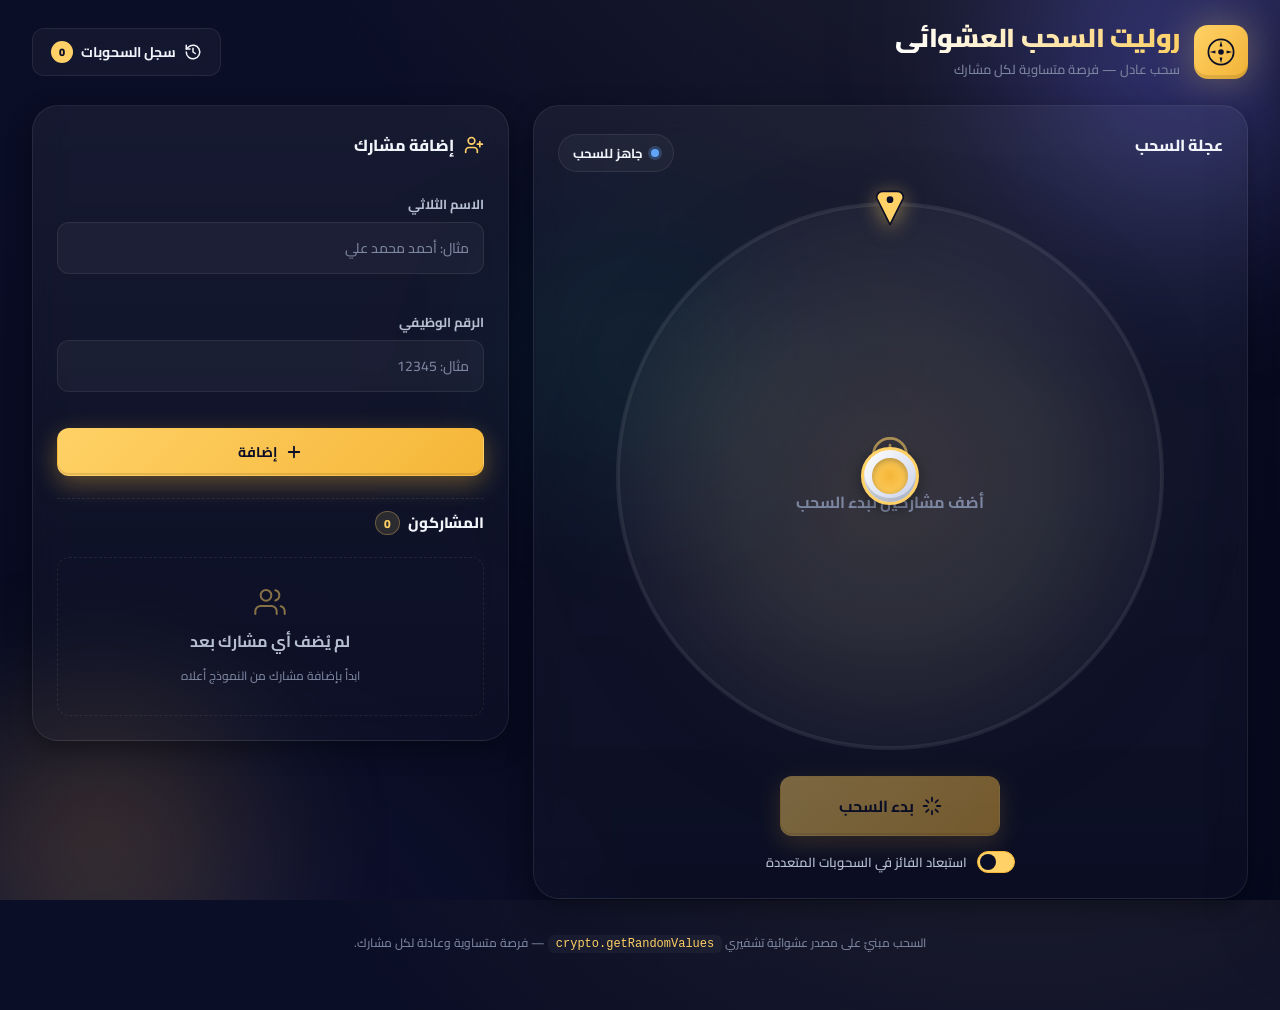
==== index.html @ ea2cdc18 "Add files via upload" ====
<!DOCTYPE html>
<html lang="ar" dir="rtl">
<head>
  <meta charset="UTF-8" />
  <meta name="viewport" content="width=device-width, initial-scale=1, viewport-fit=cover" />
  <meta name="theme-color" content="#0a0e27" />
  <title>روليت السحب العشوائي</title>
  <meta name="description" content="نظام سحب عشوائي عادل للمشاركين — فرصة متساوية لكل شخص." />

  <link rel="preconnect" href="https://fonts.googleapis.com" />
  <link rel="preconnect" href="https://fonts.gstatic.com" crossorigin />
  <link href="https://fonts.googleapis.com/css2?family=Cairo:wght@400;600;700;800;900&family=Tajawal:wght@400;500;700&display=swap" rel="stylesheet" />

  <link rel="stylesheet" href="styles.css" />
</head>
<body>
  <div class="bg-orbs" aria-hidden="true">
    <span class="orb orb-1"></span>
    <span class="orb orb-2"></span>
    <span class="orb orb-3"></span>
  </div>

  <div class="app">
    <!-- ====== HEADER ====== -->
    <header class="app-header">
      <div class="brand">
        <div class="brand-mark" aria-hidden="true">
          <svg viewBox="0 0 40 40" width="28" height="28" fill="none">
            <circle cx="20" cy="20" r="18" stroke="currentColor" stroke-width="2.5"/>
            <circle cx="20" cy="20" r="4" fill="currentColor"/>
            <path d="M20 4 L22 12 L18 12 Z M20 36 L22 28 L18 28 Z M4 20 L12 22 L12 18 Z M36 20 L28 22 L28 18 Z" fill="currentColor"/>
          </svg>
        </div>
        <div class="brand-text">
          <h1>روليت السحب العشوائي</h1>
          <p>سحب عادل — فرصة متساوية لكل مشارك</p>
        </div>
      </div>

      <div class="header-actions">
        <button id="toggleHistory" class="btn btn-ghost" type="button" aria-expanded="false">
          <svg viewBox="0 0 24 24" width="18" height="18" fill="none" stroke="currentColor" stroke-width="2" stroke-linecap="round" stroke-linejoin="round"><path d="M3 12a9 9 0 1 0 3-6.7L3 8"/><path d="M3 3v5h5"/><path d="M12 7v5l3 2"/></svg>
          <span>سجل السحوبات</span>
          <span class="pill" id="historyCount">0</span>
        </button>
      </div>
    </header>

    <!-- ====== MAIN LAYOUT ====== -->
    <main class="layout">
      <!-- ====== WHEEL PANEL ====== -->
      <section class="panel panel-wheel" aria-labelledby="wheel-title">
        <div class="wheel-head">
          <h2 id="wheel-title" class="panel-title">عجلة السحب</h2>
          <div class="status status-ready" id="status" role="status" aria-live="polite">
            <span class="dot"></span>
            <span class="status-text">جاهز للسحب</span>
          </div>
        </div>

        <div class="wheel-stage">
          <div class="pointer" aria-hidden="true">
            <svg viewBox="0 0 40 48" width="34" height="40">
              <path d="M20 44 L4 12 Q4 4 12 4 L28 4 Q36 4 36 12 Z" fill="#FFD166" stroke="#0a0e27" stroke-width="2" stroke-linejoin="round"/>
              <circle cx="20" cy="14" r="4" fill="#0a0e27"/>
            </svg>
          </div>

          <div class="wheel-wrap">
            <canvas id="wheel" width="720" height="720" aria-label="عجلة السحب العشوائي"></canvas>
            <div class="wheel-empty" id="wheelEmpty">
              <svg viewBox="0 0 24 24" width="40" height="40" fill="none" stroke="currentColor" stroke-width="1.6" stroke-linecap="round" stroke-linejoin="round"><circle cx="12" cy="12" r="10"/><path d="M12 6v6l4 2"/></svg>
              <p>أضف مشاركين لبدء السحب</p>
            </div>
          </div>

          <div class="wheel-center-hub" aria-hidden="true"></div>
        </div>

        <div class="wheel-actions">
          <button id="drawBtn" class="btn btn-primary btn-large" type="button" disabled>
            <svg viewBox="0 0 24 24" width="20" height="20" fill="none" stroke="currentColor" stroke-width="2.2" stroke-linecap="round" stroke-linejoin="round"><path d="M12 2v4"/><path d="M12 18v4"/><path d="m4.93 4.93 2.83 2.83"/><path d="m16.24 16.24 2.83 2.83"/><path d="M2 12h4"/><path d="M18 12h4"/><path d="m4.93 19.07 2.83-2.83"/><path d="m16.24 7.76 2.83-2.83"/></svg>
            <span>بدء السحب</span>
          </button>

          <label class="toggle" title="عند تفعيلها يتم استبعاد الفائز السابق تلقائياً من السحب القادم">
            <input type="checkbox" id="excludeWinner" checked />
            <span class="toggle-box" aria-hidden="true"></span>
            <span>استبعاد الفائز في السحوبات المتعددة</span>
          </label>
        </div>
      </section>

      <!-- ====== FORM + LIST PANEL ====== -->
      <section class="panel panel-form" aria-labelledby="form-title">
        <h2 id="form-title" class="panel-title">
          <svg viewBox="0 0 24 24" width="20" height="20" fill="none" stroke="currentColor" stroke-width="2" stroke-linecap="round" stroke-linejoin="round"><path d="M16 21v-2a4 4 0 0 0-4-4H6a4 4 0 0 0-4 4v2"/><circle cx="9" cy="7" r="4"/><path d="M19 8v6"/><path d="M22 11h-6"/></svg>
          إضافة مشارك
        </h2>

        <form id="addForm" class="add-form" novalidate autocomplete="off">
          <div class="field">
            <label for="name">الاسم الثلاثي</label>
            <input id="name" name="name" type="text" placeholder="مثال: أحمد محمد علي" maxlength="80" required />
            <small class="err" data-for="name"></small>
          </div>

          <div class="field">
            <label for="empId">الرقم الوظيفي</label>
            <input id="empId" name="empId" type="text" inputmode="text" placeholder="مثال: 12345" maxlength="30" required />
            <small class="err" data-for="empId"></small>
          </div>

          <button type="submit" class="btn btn-primary btn-block" id="submitBtn">
            <svg viewBox="0 0 24 24" width="18" height="18" fill="none" stroke="currentColor" stroke-width="2.4" stroke-linecap="round" stroke-linejoin="round"><path d="M12 5v14"/><path d="M5 12h14"/></svg>
            <span id="submitLabel">إضافة</span>
          </button>
          <button type="button" class="btn btn-ghost btn-block" id="cancelEditBtn" hidden>إلغاء التعديل</button>
        </form>

        <div class="list-head">
          <h3>
            المشاركون
            <span class="badge" id="countBadge">0</span>
          </h3>
          <button id="clearAll" class="btn-text" type="button">
            <svg viewBox="0 0 24 24" width="14" height="14" fill="none" stroke="currentColor" stroke-width="2" stroke-linecap="round" stroke-linejoin="round"><path d="M3 6h18"/><path d="M8 6V4a2 2 0 0 1 2-2h4a2 2 0 0 1 2 2v2"/><path d="M19 6v14a2 2 0 0 1-2 2H7a2 2 0 0 1-2-2V6"/></svg>
            تصفير القائمة
          </button>
        </div>

        <ul class="participants" id="participants" aria-live="polite"></ul>
        <div class="empty-hint" id="emptyHint">
          <svg viewBox="0 0 24 24" width="32" height="32" fill="none" stroke="currentColor" stroke-width="1.5" stroke-linecap="round" stroke-linejoin="round"><path d="M17 21v-2a4 4 0 0 0-4-4H5a4 4 0 0 0-4 4v2"/><circle cx="9" cy="7" r="4"/><path d="M23 21v-2a4 4 0 0 0-3-3.87"/><path d="M16 3.13a4 4 0 0 1 0 7.75"/></svg>
          <p>لم يُضف أي مشارك بعد</p>
          <span>ابدأ بإضافة مشارك من النموذج أعلاه</span>
        </div>
      </section>
    </main>

    <footer class="app-foot">
      <span>السحب مبنيّ على مصدر عشوائية تشفيري <code>crypto.getRandomValues</code> — فرصة متساوية وعادلة لكل مشارك.</span>
    </footer>
  </div>

  <!-- ====== WINNER OVERLAY ====== -->
  <div class="winner-overlay" id="winnerOverlay" hidden>
    <canvas id="confetti" class="confetti"></canvas>
    <div class="winner-card" role="dialog" aria-modal="true" aria-labelledby="winnerName">
      <div class="ribbon">🏆 الفائز</div>
      <div class="winner-avatar" id="winnerAvatar">?</div>
      <div class="winner-name" id="winnerName"></div>
      <div class="winner-emp">
        <span>الرقم الوظيفي:</span>
        <strong id="winnerEmp"></strong>
      </div>
      <div class="winner-time" id="winnerTime"></div>
      <div class="winner-actions">
        <button id="drawAgain" class="btn btn-primary" type="button">
          <svg viewBox="0 0 24 24" width="16" height="16" fill="none" stroke="currentColor" stroke-width="2.2" stroke-linecap="round" stroke-linejoin="round"><path d="M3 12a9 9 0 1 0 3-6.7L3 8"/><path d="M3 3v5h5"/></svg>
          سحب مرة أخرى
        </button>
        <button id="closeWinner" class="btn btn-ghost" type="button">إغلاق</button>
      </div>
    </div>
  </div>

  <!-- ====== HISTORY DRAWER ====== -->
  <aside class="history-drawer" id="historyDrawer" aria-hidden="true">
    <div class="history-head">
      <h3>
        <svg viewBox="0 0 24 24" width="18" height="18" fill="none" stroke="currentColor" stroke-width="2" stroke-linecap="round" stroke-linejoin="round"><path d="M3 12a9 9 0 1 0 3-6.7L3 8"/><path d="M3 3v5h5"/></svg>
        سجل السحوبات
      </h3>
      <button id="closeHistory" class="btn-text" type="button" aria-label="إغلاق">✕</button>
    </div>
    <ul id="historyList" class="history-list"></ul>
    <div class="history-empty" id="historyEmpty">
      <p>لا يوجد سحوبات سابقة</p>
    </div>
    <div class="history-foot">
      <button id="clearHistory" class="btn btn-ghost btn-block" type="button">مسح السجل</button>
    </div>
  </aside>
  <div class="drawer-backdrop" id="drawerBackdrop" hidden></div>

  <!-- ====== CONFIRM DIALOG ====== -->
  <div class="confirm-overlay" id="confirmOverlay" hidden>
    <div class="confirm-card" role="alertdialog" aria-modal="true" aria-labelledby="confirmTitle">
      <h3 id="confirmTitle">تأكيد</h3>
      <p id="confirmMsg">هل أنت متأكد؟</p>
      <div class="confirm-actions">
        <button id="confirmYes" class="btn btn-primary" type="button">نعم</button>
        <button id="confirmNo" class="btn btn-ghost" type="button">إلغاء</button>
      </div>
    </div>
  </div>

  <!-- ====== TOAST ====== -->
  <div class="toast" id="toast" role="status" aria-live="polite"></div>

  <script src="script.js"></script>
</body>
</html>
---- styles.css ----
/* ============================================
   روليت السحب العشوائي — Stylesheet
   ============================================ */

:root {
  /* Brand */
  --gold: #FFD166;
  --gold-dark: #F5B638;
  --gold-soft: rgba(255, 209, 102, 0.12);

  /* Surfaces */
  --bg-0: #070a1f;
  --bg-1: #0a0e27;
  --bg-2: #131a3f;
  --surface: rgba(255, 255, 255, 0.04);
  --surface-hi: rgba(255, 255, 255, 0.07);
  --border: rgba(255, 255, 255, 0.08);
  --border-hi: rgba(255, 255, 255, 0.14);

  /* Text */
  --text: #F1F4FA;
  --text-soft: #B6BED2;
  --text-mute: #7D86A1;

  /* Accents */
  --success: #10B981;
  --danger: #EF4444;
  --danger-soft: rgba(239, 68, 68, 0.15);
  --info: #60A5FA;

  /* Radii */
  --r-sm: 8px;
  --r-md: 12px;
  --r-lg: 18px;
  --r-xl: 26px;

  /* Shadow */
  --shadow-md: 0 8px 24px rgba(0, 0, 0, 0.35);
  --shadow-lg: 0 24px 64px rgba(0, 0, 0, 0.55);
  --glow-gold: 0 0 40px rgba(255, 209, 102, 0.35);
}

* { box-sizing: border-box; }
html, body { height: 100%; }

/* ensure the HTML `hidden` attribute always wins over any `display:` rule */
[hidden] { display: none !important; }

body {
  margin: 0;
  font-family: 'Cairo', 'Tajawal', system-ui, -apple-system, sans-serif;
  font-weight: 500;
  color: var(--text);
  background:
    radial-gradient(1200px 700px at 80% -10%, rgba(255, 209, 102, 0.08), transparent 60%),
    radial-gradient(900px 600px at 10% 110%, rgba(99, 102, 241, 0.12), transparent 60%),
    linear-gradient(180deg, var(--bg-1) 0%, var(--bg-0) 100%);
  min-height: 100vh;
  overflow-x: hidden;
  -webkit-font-smoothing: antialiased;
  -moz-osx-font-smoothing: grayscale;
  text-rendering: optimizeLegibility;
}

h1, h2, h3, h4 { margin: 0; font-weight: 800; letter-spacing: -0.01em; }

/* Background decorative orbs */
.bg-orbs {
  position: fixed;
  inset: 0;
  pointer-events: none;
  z-index: 0;
  overflow: hidden;
}
.orb {
  position: absolute;
  border-radius: 50%;
  filter: blur(80px);
  opacity: 0.5;
}
.orb-1 { width: 500px; height: 500px; background: radial-gradient(circle, #6366F1, transparent 70%); top: -200px; right: -150px; }
.orb-2 { width: 400px; height: 400px; background: radial-gradient(circle, #F5B638, transparent 70%); bottom: -150px; left: -100px; opacity: 0.3; }
.orb-3 { width: 350px; height: 350px; background: radial-gradient(circle, #10B981, transparent 70%); top: 40%; left: 50%; transform: translate(-50%, -50%); opacity: 0.15; }

/* ============ App Shell ============ */
.app {
  position: relative;
  z-index: 1;
  max-width: 1320px;
  margin: 0 auto;
  padding: 24px clamp(16px, 3vw, 32px) 48px;
  min-height: 100vh;
  display: flex;
  flex-direction: column;
  gap: 24px;
}

.app-header {
  display: flex;
  align-items: center;
  justify-content: space-between;
  gap: 16px;
  flex-wrap: wrap;
}

.brand {
  display: flex;
  align-items: center;
  gap: 14px;
}
.brand-mark {
  width: 54px;
  height: 54px;
  display: grid;
  place-items: center;
  border-radius: 14px;
  background: linear-gradient(135deg, var(--gold) 0%, var(--gold-dark) 100%);
  color: #0a0e27;
  box-shadow: var(--glow-gold), inset 0 -4px 0 rgba(0, 0, 0, 0.1);
  animation: spinSlow 18s linear infinite;
}
@keyframes spinSlow { to { transform: rotate(360deg); } }
.brand-text h1 {
  font-size: clamp(20px, 2.2vw, 26px);
  font-weight: 900;
  line-height: 1.1;
  background: linear-gradient(90deg, #fff 0%, #FFD166 100%);
  -webkit-background-clip: text;
  background-clip: text;
  -webkit-text-fill-color: transparent;
}
.brand-text p {
  margin: 4px 0 0;
  font-size: 13px;
  color: var(--text-mute);
  font-weight: 500;
}

/* ============ Buttons ============ */
.btn {
  display: inline-flex;
  align-items: center;
  justify-content: center;
  gap: 8px;
  border: 1px solid transparent;
  border-radius: var(--r-md);
  padding: 10px 18px;
  font-family: inherit;
  font-weight: 700;
  font-size: 14px;
  color: var(--text);
  background: transparent;
  cursor: pointer;
  transition: transform 0.15s ease, background 0.2s ease, box-shadow 0.2s ease, border-color 0.2s ease, color 0.2s ease;
  user-select: none;
  white-space: nowrap;
}
.btn:hover { transform: translateY(-1px); }
.btn:active { transform: translateY(0); }
.btn:disabled {
  opacity: 0.45;
  cursor: not-allowed;
  transform: none !important;
}

.btn-primary {
  background: linear-gradient(135deg, var(--gold) 0%, var(--gold-dark) 100%);
  color: #0a0e27;
  box-shadow: 0 8px 24px rgba(245, 182, 56, 0.35), inset 0 -2px 0 rgba(0, 0, 0, 0.1);
}
.btn-primary:hover:not(:disabled) {
  box-shadow: 0 12px 32px rgba(245, 182, 56, 0.5), inset 0 -2px 0 rgba(0, 0, 0, 0.1);
}

.btn-ghost {
  background: var(--surface);
  border-color: var(--border);
  color: var(--text);
  backdrop-filter: blur(10px);
}
.btn-ghost:hover:not(:disabled) {
  background: var(--surface-hi);
  border-color: var(--border-hi);
}

.btn-text {
  background: transparent;
  border: 0;
  color: var(--text-soft);
  padding: 6px 10px;
  font-family: inherit;
  font-size: 13px;
  font-weight: 600;
  cursor: pointer;
  border-radius: var(--r-sm);
  display: inline-flex;
  align-items: center;
  gap: 6px;
  transition: color 0.2s ease, background 0.2s ease;
}
.btn-text:hover { color: var(--danger); background: var(--danger-soft); }

.btn-block { width: 100%; }
.btn-large { padding: 14px 28px; font-size: 16px; }

.pill {
  display: inline-grid;
  place-items: center;
  min-width: 22px;
  height: 22px;
  padding: 0 6px;
  border-radius: 999px;
  background: var(--gold);
  color: #0a0e27;
  font-size: 11px;
  font-weight: 900;
}

/* ============ Main Layout ============ */
.layout {
  display: grid;
  grid-template-columns: 1.2fr 0.8fr;
  gap: 24px;
  align-items: start;
}

.panel {
  background: linear-gradient(180deg, rgba(255, 255, 255, 0.05) 0%, rgba(255, 255, 255, 0.02) 100%);
  border: 1px solid var(--border);
  border-radius: var(--r-xl);
  padding: 24px;
  backdrop-filter: blur(14px);
  -webkit-backdrop-filter: blur(14px);
  box-shadow: var(--shadow-md);
}

.panel-title {
  display: flex;
  align-items: center;
  gap: 10px;
  font-size: 16px;
  font-weight: 800;
  color: var(--text);
  margin-bottom: 16px;
  letter-spacing: 0;
}
.panel-title svg { color: var(--gold); }

/* ============ Wheel Panel ============ */
.panel-wheel {
  display: flex;
  flex-direction: column;
  align-items: stretch;
  gap: 20px;
  position: relative;
  overflow: hidden;
}
.panel-wheel::before {
  content: '';
  position: absolute;
  inset: 0;
  background: radial-gradient(circle at center, rgba(255, 209, 102, 0.05) 0%, transparent 60%);
  pointer-events: none;
}

.wheel-head {
  display: flex;
  justify-content: space-between;
  align-items: center;
  gap: 12px;
  flex-wrap: wrap;
  position: relative;
  z-index: 1;
}

.status {
  display: inline-flex;
  align-items: center;
  gap: 8px;
  padding: 6px 14px;
  border-radius: 999px;
  border: 1px solid var(--border);
  background: var(--surface);
  font-size: 13px;
  font-weight: 700;
}
.status .dot {
  width: 8px;
  height: 8px;
  border-radius: 50%;
  background: var(--text-mute);
  box-shadow: 0 0 0 3px rgba(125, 134, 161, 0.2);
}
.status-ready .dot { background: var(--info); box-shadow: 0 0 0 3px rgba(96, 165, 250, 0.25); }
.status-spinning .dot { background: var(--gold); box-shadow: 0 0 0 3px rgba(255, 209, 102, 0.3); animation: pulse 1s ease-in-out infinite; }
.status-done .dot { background: var(--success); box-shadow: 0 0 0 3px rgba(16, 185, 129, 0.25); }
@keyframes pulse {
  0%, 100% { transform: scale(1); opacity: 1; }
  50% { transform: scale(1.3); opacity: 0.6; }
}

.wheel-stage {
  position: relative;
  margin: 0 auto;
  width: 100%;
  max-width: 560px;
  aspect-ratio: 1 / 1;
  display: grid;
  place-items: center;
}

.pointer {
  position: absolute;
  top: -8px;
  left: 50%;
  transform: translateX(-50%);
  z-index: 3;
  filter: drop-shadow(0 4px 10px rgba(255, 209, 102, 0.5));
  transition: transform 0.15s ease;
}
.spinning .pointer { animation: tick 0.08s infinite alternate; }
@keyframes tick {
  from { transform: translateX(-50%) rotate(-4deg); }
  to { transform: translateX(-50%) rotate(4deg); }
}

.wheel-wrap {
  position: relative;
  width: 100%;
  height: 100%;
  border-radius: 50%;
  display: grid;
  place-items: center;
  background: radial-gradient(circle, rgba(255, 209, 102, 0.06) 0%, transparent 70%);
}
#wheel {
  width: 100%;
  height: 100%;
  border-radius: 50%;
  max-width: 100%;
  display: block;
  filter: drop-shadow(0 20px 50px rgba(0, 0, 0, 0.5));
}

.wheel-empty {
  position: absolute;
  inset: 0;
  display: grid;
  place-items: center;
  align-content: center;
  gap: 12px;
  border-radius: 50%;
  background: radial-gradient(circle, rgba(255, 255, 255, 0.04) 40%, transparent 70%);
  color: var(--text-mute);
  text-align: center;
  padding: 30%;
}
.wheel-empty p {
  margin: 0;
  font-weight: 700;
}
.wheel-empty svg { color: var(--gold); opacity: 0.6; }

.wheel-center-hub {
  position: absolute;
  width: 58px;
  height: 58px;
  border-radius: 50%;
  background: linear-gradient(135deg, #fff 0%, #C7D0E8 100%);
  border: 3px solid var(--gold);
  box-shadow: 0 4px 16px rgba(0, 0, 0, 0.4), inset 0 -4px 0 rgba(0, 0, 0, 0.15);
  z-index: 2;
  pointer-events: none;
}
.wheel-center-hub::after {
  content: '';
  position: absolute;
  inset: 8px;
  border-radius: 50%;
  background: radial-gradient(circle, var(--gold-dark) 0%, var(--gold) 100%);
  box-shadow: inset 0 2px 6px rgba(0, 0, 0, 0.3);
}

.wheel-actions {
  display: flex;
  flex-direction: column;
  align-items: center;
  gap: 14px;
  position: relative;
  z-index: 1;
}

#drawBtn {
  min-width: 220px;
}

.toggle {
  display: inline-flex;
  align-items: center;
  gap: 10px;
  cursor: pointer;
  font-size: 13px;
  color: var(--text-soft);
  font-weight: 600;
  user-select: none;
}
.toggle input { display: none; }
.toggle-box {
  width: 38px;
  height: 22px;
  border-radius: 999px;
  background: var(--surface-hi);
  border: 1px solid var(--border);
  position: relative;
  transition: background 0.2s ease, border-color 0.2s ease;
  flex-shrink: 0;
}
.toggle-box::after {
  content: '';
  position: absolute;
  top: 2px;
  right: 2px;
  width: 16px;
  height: 16px;
  border-radius: 50%;
  background: #fff;
  transition: right 0.2s ease, background 0.2s ease;
}
.toggle input:checked + .toggle-box {
  background: var(--gold);
  border-color: var(--gold-dark);
}
.toggle input:checked + .toggle-box::after {
  right: 18px;
  background: #0a0e27;
}

/* ============ Form Panel ============ */
.panel-form {
  display: flex;
  flex-direction: column;
  gap: 16px;
}

.add-form {
  display: flex;
  flex-direction: column;
  gap: 14px;
}
.field {
  display: flex;
  flex-direction: column;
  gap: 6px;
}
.field label {
  font-size: 13px;
  font-weight: 700;
  color: var(--text-soft);
}
.field input {
  width: 100%;
  padding: 12px 14px;
  border-radius: var(--r-md);
  border: 1px solid var(--border);
  background: var(--surface);
  color: var(--text);
  font-family: inherit;
  font-size: 14px;
  font-weight: 600;
  transition: border-color 0.2s ease, background 0.2s ease, box-shadow 0.2s ease;
}
.field input:focus {
  outline: none;
  border-color: var(--gold);
  background: var(--surface-hi);
  box-shadow: 0 0 0 4px rgba(255, 209, 102, 0.15);
}
.field input::placeholder { color: var(--text-mute); font-weight: 500; }
.field.has-error input {
  border-color: var(--danger);
  box-shadow: 0 0 0 4px var(--danger-soft);
}
.err {
  font-size: 12px;
  color: var(--danger);
  min-height: 16px;
  font-weight: 600;
}

.list-head {
  display: flex;
  justify-content: space-between;
  align-items: center;
  padding-top: 6px;
  border-top: 1px dashed var(--border);
  margin-top: 6px;
}
.list-head h3 {
  font-size: 15px;
  display: flex;
  align-items: center;
  gap: 8px;
  color: var(--text);
}
.badge {
  display: inline-grid;
  place-items: center;
  min-width: 24px;
  height: 24px;
  padding: 0 8px;
  border-radius: 999px;
  background: var(--gold-soft);
  color: var(--gold);
  font-size: 12px;
  font-weight: 800;
  border: 1px solid rgba(255, 209, 102, 0.3);
}

.participants {
  list-style: none;
  margin: 0;
  padding: 0;
  display: flex;
  flex-direction: column;
  gap: 8px;
  max-height: 380px;
  overflow-y: auto;
  padding-inline-end: 4px;
}
.participants::-webkit-scrollbar { width: 6px; }
.participants::-webkit-scrollbar-track { background: transparent; }
.participants::-webkit-scrollbar-thumb { background: var(--border); border-radius: 3px; }
.participants::-webkit-scrollbar-thumb:hover { background: var(--border-hi); }

.participant {
  display: flex;
  align-items: center;
  gap: 12px;
  padding: 10px 12px;
  background: var(--surface);
  border: 1px solid var(--border);
  border-radius: var(--r-md);
  animation: slideIn 0.3s ease;
  transition: background 0.2s ease, border-color 0.2s ease, transform 0.2s ease;
}
.participant:hover {
  background: var(--surface-hi);
  border-color: var(--border-hi);
}
.participant.editing {
  border-color: var(--gold);
  background: var(--gold-soft);
}
@keyframes slideIn {
  from { opacity: 0; transform: translateY(-6px); }
  to { opacity: 1; transform: translateY(0); }
}
.avatar {
  width: 34px;
  height: 34px;
  border-radius: 10px;
  display: grid;
  place-items: center;
  font-weight: 800;
  font-size: 14px;
  color: #0a0e27;
  flex-shrink: 0;
}
.p-info {
  flex: 1;
  min-width: 0;
  display: flex;
  flex-direction: column;
  gap: 2px;
}
.p-name {
  font-size: 14px;
  font-weight: 700;
  color: var(--text);
  white-space: nowrap;
  overflow: hidden;
  text-overflow: ellipsis;
}
.p-emp {
  font-size: 12px;
  color: var(--text-mute);
  font-weight: 600;
  font-variant-numeric: tabular-nums;
}
.p-actions { display: flex; gap: 4px; }
.icon-btn {
  width: 30px;
  height: 30px;
  border-radius: 8px;
  border: 1px solid transparent;
  background: transparent;
  color: var(--text-mute);
  display: grid;
  place-items: center;
  cursor: pointer;
  transition: all 0.2s ease;
}
.icon-btn:hover { background: var(--surface-hi); color: var(--text); }
.icon-btn.danger:hover { background: var(--danger-soft); color: var(--danger); }

.empty-hint {
  display: grid;
  place-items: center;
  gap: 8px;
  padding: 28px 12px;
  text-align: center;
  color: var(--text-mute);
  border: 1px dashed var(--border);
  border-radius: var(--r-md);
}
.empty-hint p { margin: 0; font-weight: 700; color: var(--text-soft); }
.empty-hint span { font-size: 12px; }
.empty-hint svg { color: var(--gold); opacity: 0.5; }

/* Lock panel while spinning */
.locked .panel-form { opacity: 0.5; pointer-events: none; }
.locked .panel-form::after {
  content: 'التعديل مقفل أثناء السحب';
  position: absolute;
}

/* ============ Footer ============ */
.app-foot {
  text-align: center;
  color: var(--text-mute);
  font-size: 12px;
  padding: 8px 0;
}
.app-foot code {
  background: var(--surface);
  padding: 2px 8px;
  border-radius: 6px;
  font-family: 'SF Mono', Consolas, monospace;
  color: var(--gold);
  direction: ltr;
  display: inline-block;
}

/* ============ Winner Overlay ============ */
.winner-overlay {
  position: fixed;
  inset: 0;
  z-index: 80;
  display: grid;
  place-items: center;
  padding: 20px;
  background: rgba(7, 10, 31, 0.85);
  backdrop-filter: blur(8px);
  -webkit-backdrop-filter: blur(8px);
  animation: fadeIn 0.3s ease;
}
@keyframes fadeIn { from { opacity: 0; } to { opacity: 1; } }

.confetti {
  position: absolute;
  inset: 0;
  pointer-events: none;
  width: 100%;
  height: 100%;
}

.winner-card {
  position: relative;
  z-index: 2;
  width: min(440px, 92vw);
  background: linear-gradient(160deg, #1a2150 0%, #0a0e27 100%);
  border: 1px solid var(--border-hi);
  border-radius: var(--r-xl);
  padding: 36px 28px 28px;
  text-align: center;
  box-shadow: var(--shadow-lg), var(--glow-gold);
  animation: popIn 0.5s cubic-bezier(0.34, 1.56, 0.64, 1);
}
@keyframes popIn {
  from { opacity: 0; transform: scale(0.6) translateY(40px); }
  to { opacity: 1; transform: scale(1) translateY(0); }
}

.ribbon {
  position: absolute;
  top: -16px;
  left: 50%;
  transform: translateX(-50%);
  padding: 8px 22px;
  background: linear-gradient(135deg, var(--gold) 0%, var(--gold-dark) 100%);
  color: #0a0e27;
  border-radius: 999px;
  font-weight: 900;
  font-size: 14px;
  box-shadow: var(--shadow-md), var(--glow-gold);
  white-space: nowrap;
}

.winner-avatar {
  width: 92px;
  height: 92px;
  border-radius: 50%;
  margin: 8px auto 20px;
  display: grid;
  place-items: center;
  font-size: 38px;
  font-weight: 900;
  color: #0a0e27;
  background: linear-gradient(135deg, var(--gold) 0%, var(--gold-dark) 100%);
  box-shadow: var(--glow-gold);
  border: 4px solid #0a0e27;
  animation: bounce 1s ease-in-out infinite alternate;
}
@keyframes bounce {
  from { transform: translateY(0); }
  to { transform: translateY(-6px); }
}

.winner-name {
  font-size: 28px;
  font-weight: 900;
  line-height: 1.2;
  background: linear-gradient(90deg, #fff 0%, var(--gold) 100%);
  -webkit-background-clip: text;
  background-clip: text;
  -webkit-text-fill-color: transparent;
  margin-bottom: 10px;
  word-break: break-word;
}

.winner-emp {
  display: inline-flex;
  align-items: center;
  gap: 8px;
  background: var(--gold-soft);
  color: var(--gold);
  padding: 8px 16px;
  border-radius: 999px;
  font-size: 14px;
  font-weight: 700;
  border: 1px solid rgba(255, 209, 102, 0.3);
  margin-bottom: 10px;
}
.winner-emp strong { font-variant-numeric: tabular-nums; font-size: 16px; }

.winner-time {
  font-size: 12px;
  color: var(--text-mute);
  font-weight: 600;
  margin-bottom: 24px;
}

.winner-actions {
  display: flex;
  gap: 10px;
  justify-content: center;
  flex-wrap: wrap;
}
.winner-actions .btn { min-width: 130px; }

/* ============ History Drawer ============ */
.history-drawer {
  position: fixed;
  inset-inline-start: 0;
  top: 0;
  bottom: 0;
  width: min(380px, 100vw);
  background: linear-gradient(180deg, #0f1436 0%, #0a0e27 100%);
  border-inline-end: 1px solid var(--border);
  display: flex;
  flex-direction: column;
  z-index: 70;
  transform: translateX(-105%);
  transition: transform 0.3s ease;
  box-shadow: var(--shadow-lg);
}
html[dir="rtl"] .history-drawer { transform: translateX(105%); }
.history-drawer.open { transform: translateX(0) !important; }

.history-head {
  display: flex;
  justify-content: space-between;
  align-items: center;
  padding: 20px;
  border-bottom: 1px solid var(--border);
}
.history-head h3 {
  display: flex;
  align-items: center;
  gap: 8px;
  font-size: 16px;
}
.history-head h3 svg { color: var(--gold); }

.history-list {
  flex: 1;
  overflow-y: auto;
  list-style: none;
  margin: 0;
  padding: 12px;
  display: flex;
  flex-direction: column;
  gap: 8px;
}

.history-item {
  padding: 12px 14px;
  background: var(--surface);
  border: 1px solid var(--border);
  border-radius: var(--r-md);
  display: flex;
  align-items: center;
  gap: 12px;
}
.history-item .h-index {
  width: 30px;
  height: 30px;
  border-radius: 8px;
  background: var(--gold-soft);
  color: var(--gold);
  display: grid;
  place-items: center;
  font-weight: 900;
  font-size: 13px;
  flex-shrink: 0;
}
.history-item .h-info { flex: 1; min-width: 0; }
.history-item .h-name { font-weight: 700; font-size: 14px; color: var(--text); }
.history-item .h-meta { font-size: 12px; color: var(--text-mute); margin-top: 2px; }
.history-item .h-meta span { color: var(--gold); font-weight: 700; font-variant-numeric: tabular-nums; }

.history-empty {
  padding: 40px 20px;
  text-align: center;
  color: var(--text-mute);
}
.history-foot { padding: 16px; border-top: 1px solid var(--border); }

.drawer-backdrop {
  position: fixed;
  inset: 0;
  background: rgba(7, 10, 31, 0.7);
  z-index: 60;
  animation: fadeIn 0.3s ease;
}

/* ============ Confirm Dialog ============ */
.confirm-overlay {
  position: fixed;
  inset: 0;
  z-index: 90;
  display: grid;
  place-items: center;
  padding: 20px;
  background: rgba(7, 10, 31, 0.85);
  backdrop-filter: blur(6px);
  animation: fadeIn 0.2s ease;
}
.confirm-card {
  width: min(380px, 92vw);
  background: linear-gradient(160deg, #1a2150 0%, #0a0e27 100%);
  border: 1px solid var(--border-hi);
  border-radius: var(--r-lg);
  padding: 24px;
  text-align: center;
  box-shadow: var(--shadow-lg);
  animation: popIn 0.25s ease;
}
.confirm-card h3 { font-size: 18px; margin-bottom: 10px; }
.confirm-card p { color: var(--text-soft); margin: 0 0 20px; font-size: 14px; line-height: 1.6; }
.confirm-actions {
  display: flex;
  gap: 10px;
  justify-content: center;
}
.confirm-actions .btn { min-width: 110px; }

/* ============ Toast ============ */
.toast {
  position: fixed;
  bottom: 28px;
  left: 50%;
  transform: translateX(-50%) translateY(100px);
  padding: 12px 22px;
  background: var(--bg-2);
  border: 1px solid var(--border-hi);
  border-radius: 999px;
  color: var(--text);
  font-weight: 700;
  font-size: 14px;
  z-index: 100;
  box-shadow: var(--shadow-lg);
  opacity: 0;
  transition: transform 0.3s ease, opacity 0.3s ease;
  pointer-events: none;
  max-width: 90vw;
}
.toast.show {
  transform: translateX(-50%) translateY(0);
  opacity: 1;
}
.toast.success { border-color: rgba(16, 185, 129, 0.4); }
.toast.success::before { content: '✓ '; color: var(--success); }
.toast.error { border-color: rgba(239, 68, 68, 0.4); }
.toast.error::before { content: '⚠ '; color: var(--danger); }
.toast.info::before { content: 'ℹ '; color: var(--info); }

/* ============ Spinning state ============ */
body.spinning #drawBtn { pointer-events: none; opacity: 0.7; }
body.spinning .panel-form { opacity: 0.55; pointer-events: none; filter: saturate(0.6); }

/* ============ Responsive ============ */
@media (max-width: 980px) {
  .layout {
    grid-template-columns: 1fr;
  }
  .panel-wheel { order: 1; }
  .panel-form { order: 2; }
  .wheel-stage { max-width: 460px; }
  .participants { max-height: 280px; }
}

@media (max-width: 600px) {
  .app { padding: 16px 14px 32px; gap: 16px; }
  .panel { padding: 18px; border-radius: 20px; }
  .brand-mark { width: 44px; height: 44px; }
  .brand-text h1 { font-size: 18px; }
  .brand-text p { font-size: 12px; }
  .header-actions .btn span:not(.pill) { display: none; }
  .wheel-stage { max-width: 360px; }
  .wheel-center-hub { width: 48px; height: 48px; }
  #drawBtn { min-width: 180px; width: 100%; }
  .winner-name { font-size: 22px; }
  .winner-avatar { width: 76px; height: 76px; font-size: 30px; }
}

/* Tall narrow screens */
@media (max-width: 420px) {
  .wheel-stage { max-width: 300px; }
  .winner-card { padding: 30px 20px 24px; }
}

@media (prefers-reduced-motion: reduce) {
  *, *::before, *::after {
    animation-duration: 0.01ms !important;
    transition-duration: 0.01ms !important;
  }
}
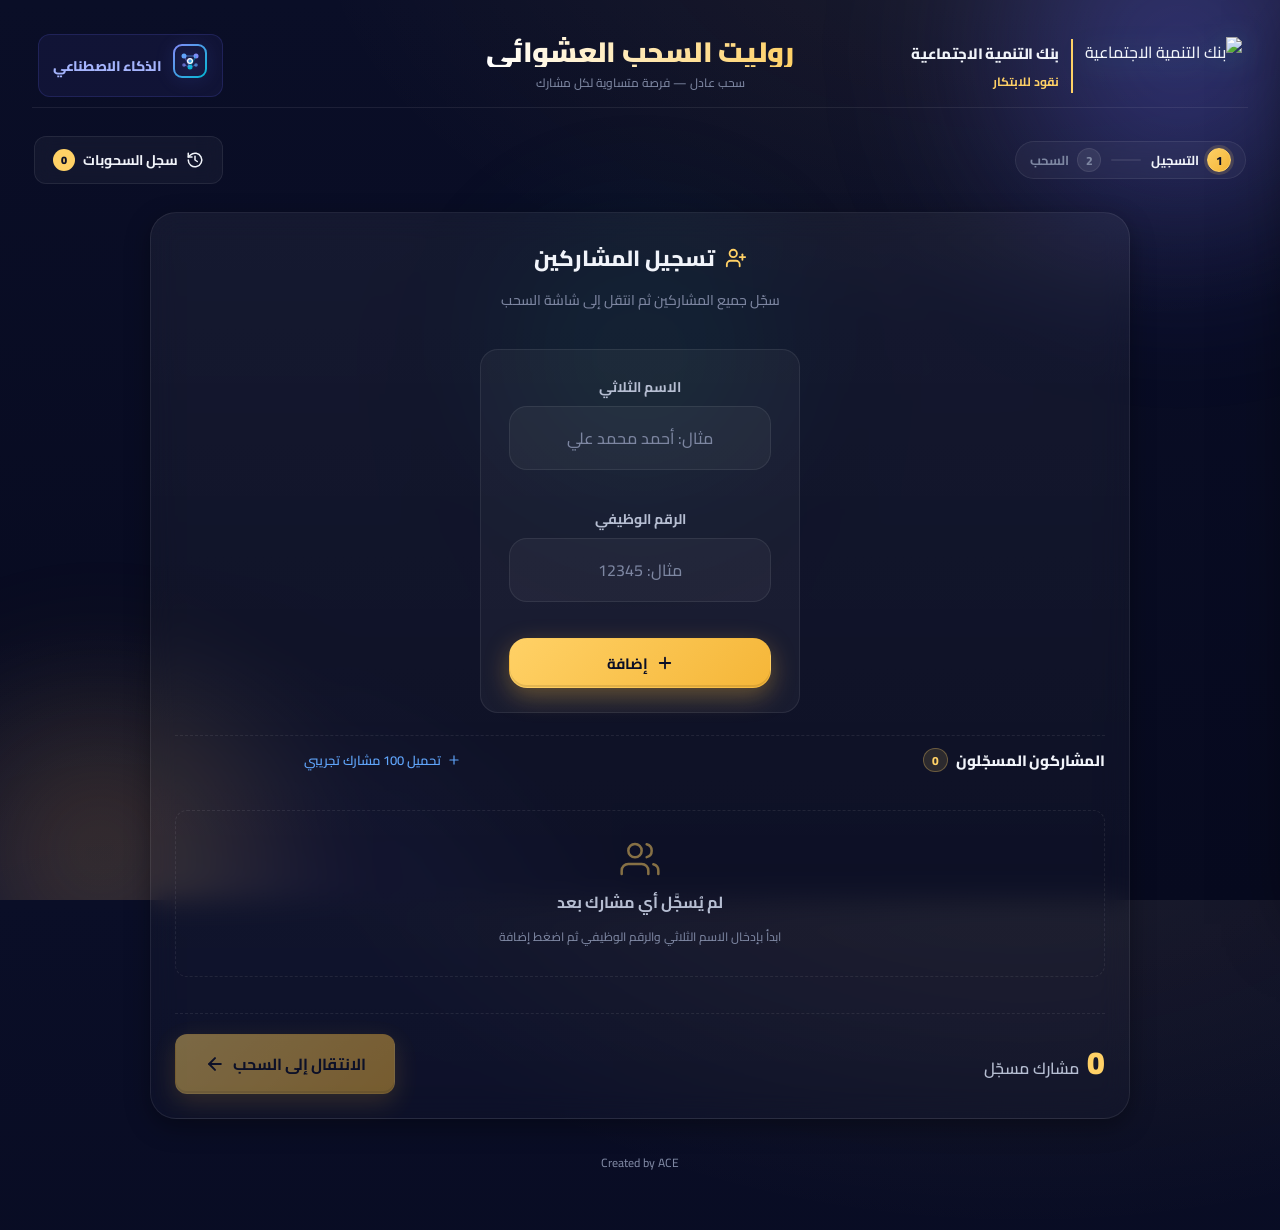
==== commit ac9eaef4: "Add files via upload" ====
--- a/index.html
+++ b/index.html
@@ -23,39 +23,162 @@
   <div class="app">
     <!-- ====== HEADER ====== -->
     <header class="app-header">
-      <div class="brand">
-        <div class="brand-mark" aria-hidden="true">
-          <svg viewBox="0 0 40 40" width="28" height="28" fill="none">
-            <circle cx="20" cy="20" r="18" stroke="currentColor" stroke-width="2.5"/>
-            <circle cx="20" cy="20" r="4" fill="currentColor"/>
-            <path d="M20 4 L22 12 L18 12 Z M20 36 L22 28 L18 28 Z M4 20 L12 22 L12 18 Z M36 20 L28 22 L28 18 Z" fill="currentColor"/>
-          </svg>
-        </div>
-        <div class="brand-text">
-          <h1>روليت السحب العشوائي</h1>
-          <p>سحب عادل — فرصة متساوية لكل مشارك</p>
-        </div>
-      </div>
-
-      <div class="header-actions">
-        <button id="toggleHistory" class="btn btn-ghost" type="button" aria-expanded="false">
-          <svg viewBox="0 0 24 24" width="18" height="18" fill="none" stroke="currentColor" stroke-width="2" stroke-linecap="round" stroke-linejoin="round"><path d="M3 12a9 9 0 1 0 3-6.7L3 8"/><path d="M3 3v5h5"/><path d="M12 7v5l3 2"/></svg>
-          <span>سجل السحوبات</span>
-          <span class="pill" id="historyCount">0</span>
-        </button>
+      <!-- Right zone — SDB logo + tagline -->
+      <div class="header-zone header-right">
+        <img src="assets/logo-sdb.svg" alt="بنك التنمية الاجتماعية" class="logo-sdb" />
+        <div class="tagline">
+          <span class="tagline-text">بنك التنمية الاجتماعية</span>
+          <span class="tagline-sub">نقود للابتكار</span>
+        </div>
+      </div>
+
+      <!-- Center zone — app title -->
+      <div class="header-zone header-center">
+        <h1 class="page-title">روليت السحب العشوائي</h1>
+        <p class="page-sub">سحب عادل — فرصة متساوية لكل مشارك</p>
+      </div>
+
+      <!-- Left zone — AI branding -->
+      <div class="header-zone header-left">
+        <div class="ai-brand">
+          <div class="ai-icon" aria-hidden="true">
+            <svg viewBox="0 0 36 36" width="36" height="36" fill="none">
+              <rect x="2" y="2" width="32" height="32" rx="8" stroke="url(#ai-g)" stroke-width="2"/>
+              <circle cx="12" cy="13" r="2.5" fill="#60A5FA"/>
+              <circle cx="24" cy="13" r="2.5" fill="#818CF8"/>
+              <circle cx="18" cy="24" r="2.5" fill="#06B6D4"/>
+              <circle cx="12" cy="22" r="1.8" fill="#818CF8" opacity="0.7"/>
+              <circle cx="24" cy="22" r="1.8" fill="#60A5FA" opacity="0.7"/>
+              <line x1="12" y1="13" x2="24" y2="13" stroke="#60A5FA" stroke-width="1.2" opacity="0.5"/>
+              <line x1="12" y1="13" x2="18" y2="24" stroke="#818CF8" stroke-width="1.2" opacity="0.5"/>
+              <line x1="24" y1="13" x2="18" y2="24" stroke="#06B6D4" stroke-width="1.2" opacity="0.5"/>
+              <line x1="12" y1="22" x2="18" y2="24" stroke="#818CF8" stroke-width="1" opacity="0.4"/>
+              <line x1="24" y1="22" x2="18" y2="24" stroke="#60A5FA" stroke-width="1" opacity="0.4"/>
+              <circle cx="18" cy="18" r="3" fill="#fff"/>
+              <circle cx="18" cy="18" r="1.8" fill="url(#ai-g)"/>
+              <defs><linearGradient id="ai-g" x1="0" y1="0" x2="1" y2="1"><stop stop-color="#818CF8"/><stop offset="1" stop-color="#06B6D4"/></linearGradient></defs>
+            </svg>
+          </div>
+          <span class="ai-label">الذكاء الاصطناعي</span>
+        </div>
       </div>
     </header>
 
-    <!-- ====== MAIN LAYOUT ====== -->
-    <main class="layout">
-      <!-- ====== WHEEL PANEL ====== -->
-      <section class="panel panel-wheel" aria-labelledby="wheel-title">
+    <!-- ====== SECONDARY TOOLBAR ====== -->
+    <div class="toolbar">
+      <!-- Stepper -->
+      <div class="stepper" id="stepper">
+        <div class="step step-active" data-step="register">
+          <span class="step-num">1</span>
+          <span class="step-label">التسجيل</span>
+        </div>
+        <span class="step-sep"></span>
+        <div class="step" data-step="draw">
+          <span class="step-num">2</span>
+          <span class="step-label">السحب</span>
+        </div>
+      </div>
+
+      <button id="toggleHistory" class="btn btn-ghost" type="button" aria-expanded="false">
+        <svg viewBox="0 0 24 24" width="18" height="18" fill="none" stroke="currentColor" stroke-width="2" stroke-linecap="round" stroke-linejoin="round"><path d="M3 12a9 9 0 1 0 3-6.7L3 8"/><path d="M3 3v5h5"/><path d="M12 7v5l3 2"/></svg>
+        <span>سجل السحوبات</span>
+        <span class="pill" id="historyCount">0</span>
+      </button>
+    </div>
+
+    <!-- ======================================================= -->
+    <!-- ======  SCREEN 1: REGISTRATION  ======================== -->
+    <!-- ======================================================= -->
+    <main class="screen screen-register" id="screenRegister">
+      <section class="panel panel-form panel-wide" aria-labelledby="form-title">
+        <div class="register-head">
+          <h2 id="form-title" class="panel-title">
+            <svg viewBox="0 0 24 24" width="22" height="22" fill="none" stroke="currentColor" stroke-width="2" stroke-linecap="round" stroke-linejoin="round"><path d="M16 21v-2a4 4 0 0 0-4-4H6a4 4 0 0 0-4 4v2"/><circle cx="9" cy="7" r="4"/><path d="M19 8v6"/><path d="M22 11h-6"/></svg>
+            تسجيل المشاركين
+          </h2>
+          <p class="register-sub">سجّل جميع المشاركين ثم انتقل إلى شاشة السحب</p>
+        </div>
+
+        <form id="addForm" class="add-form add-form-row" novalidate autocomplete="off">
+          <div class="field">
+            <label for="name">الاسم الثلاثي</label>
+            <input id="name" name="name" type="text" placeholder="مثال: أحمد محمد علي" maxlength="80" required />
+            <small class="err" data-for="name"></small>
+          </div>
+
+          <div class="field">
+            <label for="empId">الرقم الوظيفي</label>
+            <input id="empId" name="empId" type="text" inputmode="text" placeholder="مثال: 12345" maxlength="30" required />
+            <small class="err" data-for="empId"></small>
+          </div>
+
+          <div class="field field-actions">
+            <label>&nbsp;</label>
+            <button type="submit" class="btn btn-primary" id="submitBtn">
+              <svg viewBox="0 0 24 24" width="18" height="18" fill="none" stroke="currentColor" stroke-width="2.4" stroke-linecap="round" stroke-linejoin="round"><path d="M12 5v14"/><path d="M5 12h14"/></svg>
+              <span id="submitLabel">إضافة</span>
+            </button>
+            <button type="button" class="btn btn-ghost" id="cancelEditBtn" hidden>إلغاء</button>
+          </div>
+        </form>
+
+        <div class="list-head">
+          <h3>
+            المشاركون المسجّلون
+            <span class="badge" id="countBadge">0</span>
+          </h3>
+          <div class="list-head-actions">
+            <button id="loadSample" class="btn-text btn-text-info" type="button" title="يولّد 100 اسم عربي ثلاثي برقم وظيفي فريد">
+              <svg viewBox="0 0 24 24" width="14" height="14" fill="none" stroke="currentColor" stroke-width="2" stroke-linecap="round" stroke-linejoin="round"><path d="M12 5v14"/><path d="M5 12h14"/></svg>
+              تحميل 100 مشارك تجريبي
+            </button>
+            <button id="clearAll" class="btn-text" type="button">
+              <svg viewBox="0 0 24 24" width="14" height="14" fill="none" stroke="currentColor" stroke-width="2" stroke-linecap="round" stroke-linejoin="round"><path d="M3 6h18"/><path d="M8 6V4a2 2 0 0 1 2-2h4a2 2 0 0 1 2 2v2"/><path d="M19 6v14a2 2 0 0 1-2 2H7a2 2 0 0 1-2-2V6"/></svg>
+              تصفير القائمة
+            </button>
+          </div>
+        </div>
+
+        <ul class="participants participants-grid" id="participants" aria-live="polite"></ul>
+        <div class="empty-hint" id="emptyHint">
+          <svg viewBox="0 0 24 24" width="40" height="40" fill="none" stroke="currentColor" stroke-width="1.5" stroke-linecap="round" stroke-linejoin="round"><path d="M17 21v-2a4 4 0 0 0-4-4H5a4 4 0 0 0-4 4v2"/><circle cx="9" cy="7" r="4"/><path d="M23 21v-2a4 4 0 0 0-3-3.87"/><path d="M16 3.13a4 4 0 0 1 0 7.75"/></svg>
+          <p>لم يُسجَّل أي مشارك بعد</p>
+          <span>ابدأ بإدخال الاسم الثلاثي والرقم الوظيفي ثم اضغط إضافة</span>
+        </div>
+
+        <div class="register-footer">
+          <div class="counter-summary" id="counterSummary">
+            <span class="big">0</span>
+            <span>مشارك مسجّل</span>
+          </div>
+          <button id="goToDraw" class="btn btn-primary btn-large" type="button" disabled>
+            <span>الانتقال إلى السحب</span>
+            <svg viewBox="0 0 24 24" width="20" height="20" fill="none" stroke="currentColor" stroke-width="2.4" stroke-linecap="round" stroke-linejoin="round"><path d="M19 12H5"/><path d="m12 19-7-7 7-7"/></svg>
+          </button>
+        </div>
+      </section>
+    </main>
+
+    <!-- ======================================================= -->
+    <!-- ======  SCREEN 2: DRAW (hidden initially)  ============= -->
+    <!-- ======================================================= -->
+    <main class="screen screen-draw" id="screenDraw" hidden>
+      <section class="panel panel-wheel panel-wide" aria-labelledby="wheel-title">
         <div class="wheel-head">
+          <button id="backToRegister" class="btn btn-ghost" type="button">
+            <svg viewBox="0 0 24 24" width="16" height="16" fill="none" stroke="currentColor" stroke-width="2.2" stroke-linecap="round" stroke-linejoin="round"><path d="M5 12h14"/><path d="m12 5 7 7-7 7"/></svg>
+            رجوع للتسجيل
+          </button>
           <h2 id="wheel-title" class="panel-title">عجلة السحب</h2>
           <div class="status status-ready" id="status" role="status" aria-live="polite">
             <span class="dot"></span>
             <span class="status-text">جاهز للسحب</span>
           </div>
+        </div>
+
+        <div class="draw-summary">
+          <span>عدد المشاركين المؤهلين:</span>
+          <strong id="drawCount">0</strong>
         </div>
 
         <div class="wheel-stage">
@@ -68,9 +191,9 @@
 
           <div class="wheel-wrap">
             <canvas id="wheel" width="720" height="720" aria-label="عجلة السحب العشوائي"></canvas>
-            <div class="wheel-empty" id="wheelEmpty">
+            <div class="wheel-empty" id="wheelEmpty" hidden>
               <svg viewBox="0 0 24 24" width="40" height="40" fill="none" stroke="currentColor" stroke-width="1.6" stroke-linecap="round" stroke-linejoin="round"><circle cx="12" cy="12" r="10"/><path d="M12 6v6l4 2"/></svg>
-              <p>أضف مشاركين لبدء السحب</p>
+              <p>لا يوجد مشاركون</p>
             </div>
           </div>
 
@@ -82,64 +205,12 @@
             <svg viewBox="0 0 24 24" width="20" height="20" fill="none" stroke="currentColor" stroke-width="2.2" stroke-linecap="round" stroke-linejoin="round"><path d="M12 2v4"/><path d="M12 18v4"/><path d="m4.93 4.93 2.83 2.83"/><path d="m16.24 16.24 2.83 2.83"/><path d="M2 12h4"/><path d="M18 12h4"/><path d="m4.93 19.07 2.83-2.83"/><path d="m16.24 7.76 2.83-2.83"/></svg>
             <span>بدء السحب</span>
           </button>
-
-          <label class="toggle" title="عند تفعيلها يتم استبعاد الفائز السابق تلقائياً من السحب القادم">
-            <input type="checkbox" id="excludeWinner" checked />
-            <span class="toggle-box" aria-hidden="true"></span>
-            <span>استبعاد الفائز في السحوبات المتعددة</span>
-          </label>
-        </div>
-      </section>
-
-      <!-- ====== FORM + LIST PANEL ====== -->
-      <section class="panel panel-form" aria-labelledby="form-title">
-        <h2 id="form-title" class="panel-title">
-          <svg viewBox="0 0 24 24" width="20" height="20" fill="none" stroke="currentColor" stroke-width="2" stroke-linecap="round" stroke-linejoin="round"><path d="M16 21v-2a4 4 0 0 0-4-4H6a4 4 0 0 0-4 4v2"/><circle cx="9" cy="7" r="4"/><path d="M19 8v6"/><path d="M22 11h-6"/></svg>
-          إضافة مشارك
-        </h2>
-
-        <form id="addForm" class="add-form" novalidate autocomplete="off">
-          <div class="field">
-            <label for="name">الاسم الثلاثي</label>
-            <input id="name" name="name" type="text" placeholder="مثال: أحمد محمد علي" maxlength="80" required />
-            <small class="err" data-for="name"></small>
-          </div>
-
-          <div class="field">
-            <label for="empId">الرقم الوظيفي</label>
-            <input id="empId" name="empId" type="text" inputmode="text" placeholder="مثال: 12345" maxlength="30" required />
-            <small class="err" data-for="empId"></small>
-          </div>
-
-          <button type="submit" class="btn btn-primary btn-block" id="submitBtn">
-            <svg viewBox="0 0 24 24" width="18" height="18" fill="none" stroke="currentColor" stroke-width="2.4" stroke-linecap="round" stroke-linejoin="round"><path d="M12 5v14"/><path d="M5 12h14"/></svg>
-            <span id="submitLabel">إضافة</span>
-          </button>
-          <button type="button" class="btn btn-ghost btn-block" id="cancelEditBtn" hidden>إلغاء التعديل</button>
-        </form>
-
-        <div class="list-head">
-          <h3>
-            المشاركون
-            <span class="badge" id="countBadge">0</span>
-          </h3>
-          <button id="clearAll" class="btn-text" type="button">
-            <svg viewBox="0 0 24 24" width="14" height="14" fill="none" stroke="currentColor" stroke-width="2" stroke-linecap="round" stroke-linejoin="round"><path d="M3 6h18"/><path d="M8 6V4a2 2 0 0 1 2-2h4a2 2 0 0 1 2 2v2"/><path d="M19 6v14a2 2 0 0 1-2 2H7a2 2 0 0 1-2-2V6"/></svg>
-            تصفير القائمة
-          </button>
-        </div>
-
-        <ul class="participants" id="participants" aria-live="polite"></ul>
-        <div class="empty-hint" id="emptyHint">
-          <svg viewBox="0 0 24 24" width="32" height="32" fill="none" stroke="currentColor" stroke-width="1.5" stroke-linecap="round" stroke-linejoin="round"><path d="M17 21v-2a4 4 0 0 0-4-4H5a4 4 0 0 0-4 4v2"/><circle cx="9" cy="7" r="4"/><path d="M23 21v-2a4 4 0 0 0-3-3.87"/><path d="M16 3.13a4 4 0 0 1 0 7.75"/></svg>
-          <p>لم يُضف أي مشارك بعد</p>
-          <span>ابدأ بإضافة مشارك من النموذج أعلاه</span>
         </div>
       </section>
     </main>
 
     <footer class="app-foot">
-      <span>السحب مبنيّ على مصدر عشوائية تشفيري <code>crypto.getRandomValues</code> — فرصة متساوية وعادلة لكل مشارك.</span>
+      <span>Created by ACE</span>
     </footer>
   </div>
 
--- a/styles.css
+++ b/styles.css
@@ -95,45 +95,105 @@
   gap: 24px;
 }
 
+/* ============ Header (3 zones) ============ */
 .app-header {
-  display: flex;
-  align-items: center;
-  justify-content: space-between;
-  gap: 16px;
-  flex-wrap: wrap;
-}
-
-.brand {
-  display: flex;
-  align-items: center;
-  gap: 14px;
-}
-.brand-mark {
-  width: 54px;
-  height: 54px;
   display: grid;
-  place-items: center;
-  border-radius: 14px;
-  background: linear-gradient(135deg, var(--gold) 0%, var(--gold-dark) 100%);
-  color: #0a0e27;
-  box-shadow: var(--glow-gold), inset 0 -4px 0 rgba(0, 0, 0, 0.1);
-  animation: spinSlow 18s linear infinite;
-}
-@keyframes spinSlow { to { transform: rotate(360deg); } }
-.brand-text h1 {
-  font-size: clamp(20px, 2.2vw, 26px);
+  grid-template-columns: 1fr auto 1fr;
+  align-items: center;
+  gap: 20px;
+  padding: 10px 6px;
+  border-bottom: 1px solid var(--border);
+}
+.header-zone {
+  display: flex;
+  align-items: center;
+  gap: 12px;
+  min-width: 0;
+}
+.header-right  { justify-content: flex-start; }
+.header-center { justify-content: center; text-align: center; flex-direction: column; gap: 2px; }
+.header-left   { justify-content: flex-end; }
+
+.logo-sdb {
+  height: 58px;
+  width: auto;
+  object-fit: contain;
+  filter: drop-shadow(0 4px 14px rgba(45, 191, 166, 0.35));
+}
+
+.tagline {
+  display: flex;
+  flex-direction: column;
+  gap: 2px;
+  padding-inline: 12px;
+  border-inline-start: 2px solid var(--gold);
+}
+.tagline-text {
+  font-size: 15px;
+  font-weight: 800;
+  color: var(--text);
+  letter-spacing: -0.02em;
+  white-space: nowrap;
+}
+.tagline-sub {
+  font-size: 12px;
+  color: var(--gold);
+  font-weight: 700;
+  letter-spacing: 0;
+  white-space: nowrap;
+}.logo-ai {
+  height: 58px;
+  width: 58px;
+  object-fit: contain;
+}
+
+.ai-brand {
+  display: flex;
+  align-items: center;
+  gap: 10px;
+  padding: 8px 14px;
+  border-radius: var(--r-md);
+  background: rgba(99, 102, 241, 0.08);
+  border: 1px solid rgba(99, 102, 241, 0.18);
+}
+.ai-icon {
+  flex-shrink: 0;
+  filter: drop-shadow(0 2px 8px rgba(99, 102, 241, 0.4));
+}
+.ai-label {
+  font-size: 14px;
+  font-weight: 800;
+  color: #A5B4FC;
+  white-space: nowrap;
+  letter-spacing: -0.02em;
+}
+.logo-ai:hover, .ai-brand:hover .ai-icon { transform: scale(1.05); }
+
+.page-title {
+  font-size: clamp(20px, 2.4vw, 28px);
   font-weight: 900;
   line-height: 1.1;
   background: linear-gradient(90deg, #fff 0%, #FFD166 100%);
   -webkit-background-clip: text;
   background-clip: text;
   -webkit-text-fill-color: transparent;
-}
-.brand-text p {
-  margin: 4px 0 0;
-  font-size: 13px;
+  margin: 0;
+}
+.page-sub {
+  margin: 2px 0 0;
+  font-size: 12px;
   color: var(--text-mute);
   font-weight: 500;
+}
+
+/* ============ Secondary toolbar ============ */
+.toolbar {
+  display: flex;
+  align-items: center;
+  justify-content: space-between;
+  gap: 12px;
+  flex-wrap: wrap;
+  padding: 4px 2px;
 }
 
 /* ============ Buttons ============ */
@@ -200,6 +260,18 @@
 }
 .btn-text:hover { color: var(--danger); background: var(--danger-soft); }
 
+.btn-text.btn-text-info { color: var(--info); }
+.btn-text.btn-text-info:hover {
+  color: var(--info);
+  background: rgba(96, 165, 250, 0.12);
+}
+.list-head-actions {
+  display: inline-flex;
+  align-items: center;
+  gap: 4px;
+  flex-wrap: wrap;
+}
+
 .btn-block { width: 100%; }
 .btn-large { padding: 14px 28px; font-size: 16px; }
 
@@ -216,12 +288,189 @@
   font-weight: 900;
 }
 
-/* ============ Main Layout ============ */
-.layout {
+/* ============ Main Layout — Screens ============ */
+.screen {
+  animation: fadeSlide 0.4s ease;
+}
+@keyframes fadeSlide {
+  from { opacity: 0; transform: translateY(8px); }
+  to { opacity: 1; transform: translateY(0); }
+}
+
+/* ============ Stepper ============ */
+.stepper {
+  display: inline-flex;
+  align-items: center;
+  gap: 10px;
+  background: var(--surface);
+  border: 1px solid var(--border);
+  border-radius: 999px;
+  padding: 6px 14px;
+  backdrop-filter: blur(10px);
+}
+.step {
+  display: inline-flex;
+  align-items: center;
+  gap: 8px;
+  color: var(--text-mute);
+  font-weight: 700;
+  font-size: 13px;
+  transition: color 0.2s ease;
+}
+.step-num {
   display: grid;
-  grid-template-columns: 1.2fr 0.8fr;
-  gap: 24px;
-  align-items: start;
+  place-items: center;
+  width: 24px;
+  height: 24px;
+  border-radius: 50%;
+  background: var(--surface-hi);
+  border: 1px solid var(--border);
+  color: var(--text-mute);
+  font-size: 12px;
+  font-weight: 800;
+  transition: all 0.2s ease;
+}
+.step-active { color: var(--text); }
+.step-active .step-num {
+  background: linear-gradient(135deg, var(--gold) 0%, var(--gold-dark) 100%);
+  color: #0a0e27;
+  border-color: var(--gold);
+  box-shadow: 0 0 0 3px rgba(255, 209, 102, 0.15);
+}
+.step-done .step-num {
+  background: var(--success);
+  color: #fff;
+  border-color: var(--success);
+}
+.step-done .step-num::after { content: '✓'; }
+.step-done .step-num > * { display: none; }
+.step-sep {
+  width: 30px;
+  height: 2px;
+  background: var(--border);
+  border-radius: 999px;
+}
+
+.panel-wide {
+  max-width: 980px;
+  margin: 0 auto;
+  width: 100%;
+}
+
+/* Registration header */
+.register-head {
+  text-align: center;
+  margin-bottom: 20px;
+}
+.register-head .panel-title {
+  justify-content: center;
+  font-size: 22px;
+  margin-bottom: 8px;
+}
+.register-sub {
+  color: var(--text-mute);
+  font-size: 14px;
+  font-weight: 500;
+  margin: 0;
+}
+
+/* Horizontal form on wide screens */
+.add-form-row {
+  display: flex;
+  flex-direction: column;
+  gap: 16px;
+  align-items: center;
+  background: var(--surface);
+  border: 1px solid var(--border);
+  border-radius: var(--r-lg);
+  padding: 24px 28px;
+  max-width: 600px;
+  margin: 0 auto;
+}
+.add-form-row .field {
+  width: 100%;
+}
+.add-form-row .field label {
+  text-align: center;
+  display: block;
+  font-size: 14px;
+}.add-form-row .field input {
+  text-align: center;
+  padding: 16px 20px;
+  font-size: 16px;
+  border-radius: var(--r-lg);
+}
+.add-form-row .field-actions {
+  display: flex;
+  flex-direction: row;
+  gap: 10px;
+  width: 100%;
+}
+.add-form-row .field-actions label { display: none; }.add-form-row .field-actions .btn {
+  height: 50px;
+  flex: 1;
+  font-size: 15px;
+  white-space: nowrap;
+  border-radius: var(--r-lg);
+}
+
+/* Participants as grid (2-3 per row on desktop) */
+.participants-grid {
+  display: grid !important;
+  grid-template-columns: repeat(auto-fill, minmax(260px, 1fr));
+  gap: 10px;
+  max-height: 440px;
+  overflow-y: auto;
+  padding: 4px;
+}
+
+/* Registration footer with CTA */
+.register-footer {
+  display: flex;
+  justify-content: space-between;
+  align-items: center;
+  gap: 16px;
+  margin-top: 20px;
+  padding-top: 20px;
+  border-top: 1px dashed var(--border);
+  flex-wrap: wrap;
+}
+.counter-summary {
+  display: inline-flex;
+  align-items: baseline;
+  gap: 8px;
+  color: var(--text-soft);
+  font-weight: 600;
+}
+.counter-summary .big {
+  font-size: 32px;
+  font-weight: 900;
+  color: var(--gold);
+  font-variant-numeric: tabular-nums;
+  line-height: 1;
+}
+#goToDraw { min-width: 220px; }
+
+/* Draw screen — summary chip */
+.draw-summary {
+  display: inline-flex;
+  align-items: center;
+  justify-content: center;
+  gap: 8px;
+  align-self: center;
+  background: var(--gold-soft);
+  border: 1px solid rgba(255, 209, 102, 0.3);
+  padding: 8px 18px;
+  border-radius: 999px;
+  color: var(--text-soft);
+  font-size: 13px;
+  font-weight: 600;
+}
+.draw-summary strong {
+  color: var(--gold);
+  font-size: 16px;
+  font-variant-numeric: tabular-nums;
+  font-weight: 800;
 }
 
 .panel {
@@ -340,6 +589,9 @@
   max-width: 100%;
   display: block;
   filter: drop-shadow(0 20px 50px rgba(0, 0, 0, 0.5));
+  will-change: transform;
+  transform: translateZ(0);
+  backface-visibility: hidden;
 }
 
 .wheel-empty {
@@ -911,22 +1163,65 @@
 
 /* ============ Responsive ============ */
 @media (max-width: 980px) {
-  .layout {
-    grid-template-columns: 1fr;
+  .wheel-stage { max-width: 460px; }
+  .participants-grid {
+    max-height: 320px;
+    grid-template-columns: repeat(auto-fill, minmax(220px, 1fr));
   }
-  .panel-wheel { order: 1; }
-  .panel-form { order: 2; }
-  .wheel-stage { max-width: 460px; }
-  .participants { max-height: 280px; }
 }
 
 @media (max-width: 600px) {
   .app { padding: 16px 14px 32px; gap: 16px; }
   .panel { padding: 18px; border-radius: 20px; }
-  .brand-mark { width: 44px; height: 44px; }
-  .brand-text h1 { font-size: 18px; }
-  .brand-text p { font-size: 12px; }
-  .header-actions .btn span:not(.pill) { display: none; }
+
+  /* Header: stack vertically on mobile */
+  .app-header {
+    grid-template-columns: auto auto;
+    grid-template-areas:
+      "right left"
+      "center center";
+    gap: 12px;
+    padding: 8px 2px 14px;
+  }
+  .header-right  { grid-area: right; }
+  .header-center { grid-area: center; }
+  .header-left   { grid-area: left; }
+  .logo-sdb { height: 42px; max-width: 180px; }
+  .logo-ai { height: 44px; width: 44px; }
+  .ai-brand { padding: 6px 10px; }
+  .ai-label { font-size: 11px; }
+  .tagline { padding-inline: 8px; }
+  .tagline-text { font-size: 12px; }
+  .tagline-sub { font-size: 9px; }
+  .page-title { font-size: 20px; }
+  .page-sub { font-size: 11px; }
+
+  .toolbar { width: 100%; justify-content: space-between; }
+  .toolbar .btn span:not(.pill) { display: none; }
+  .stepper { padding: 4px 10px; gap: 6px; }
+  .step-label { display: none; }
+  .step-sep { width: 18px; }.add-form-row {
+  display: flex;
+  flex-direction: column;
+  gap: 16px;
+  align-items: center;
+  max-width: 620px;
+  margin: 0 auto;
+  padding: 0;
+  background: none;
+  border: none;
+  border-radius: 0;
+}
+  .participants-grid { grid-template-columns: 1fr; }
+  .register-footer {
+    flex-direction: column;
+    align-items: stretch;
+  }
+  #goToDraw { width: 100%; min-width: 0; }
+  .register-head .panel-title { font-size: 18px; }
+  .wheel-head { flex-direction: column; align-items: stretch; gap: 10px; }
+  .wheel-head .status { align-self: center; }
+  #backToRegister { align-self: flex-start; }
   .wheel-stage { max-width: 360px; }
   .wheel-center-hub { width: 48px; height: 48px; }
   #drawBtn { min-width: 180px; width: 100%; }
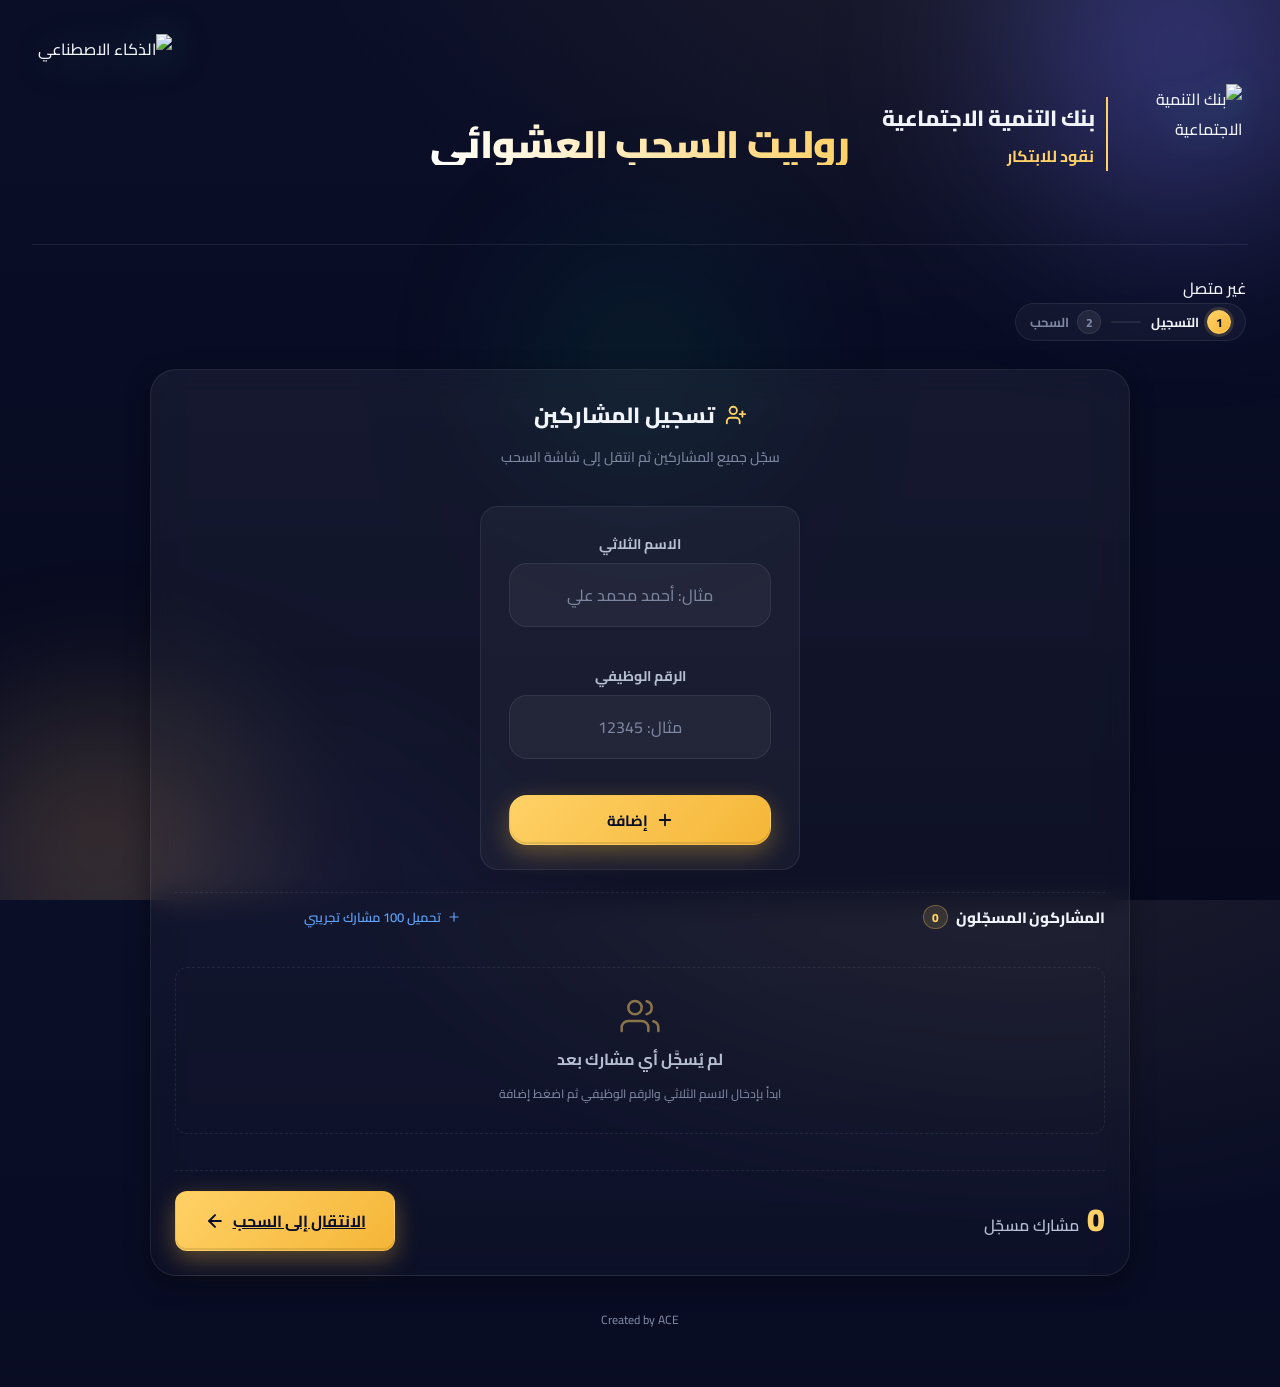
==== commit c7014241: "Add files via upload" ====
--- a/index.html
+++ b/index.html
@@ -4,13 +4,10 @@
   <meta charset="UTF-8" />
   <meta name="viewport" content="width=device-width, initial-scale=1, viewport-fit=cover" />
   <meta name="theme-color" content="#0a0e27" />
-  <title>روليت السحب العشوائي</title>
-  <meta name="description" content="نظام سحب عشوائي عادل للمشاركين — فرصة متساوية لكل شخص." />
-
+  <title>تسجيل المشاركين — روليت السحب العشوائي</title>
   <link rel="preconnect" href="https://fonts.googleapis.com" />
   <link rel="preconnect" href="https://fonts.gstatic.com" crossorigin />
   <link href="https://fonts.googleapis.com/css2?family=Cairo:wght@400;600;700;800;900&family=Tajawal:wght@400;500;700&display=swap" rel="stylesheet" />
-
   <link rel="stylesheet" href="styles.css" />
 </head>
 <body>
@@ -23,7 +20,6 @@
   <div class="app">
     <!-- ====== HEADER ====== -->
     <header class="app-header">
-      <!-- Right zone — SDB logo + tagline -->
       <div class="header-zone header-right">
         <img src="assets/logo-sdb.svg" alt="بنك التنمية الاجتماعية" class="logo-sdb" />
         <div class="tagline">
@@ -31,65 +27,31 @@
           <span class="tagline-sub">نقود للابتكار</span>
         </div>
       </div>
-
-      <!-- Center zone — app title -->
       <div class="header-zone header-center">
         <h1 class="page-title">روليت السحب العشوائي</h1>
-        <p class="page-sub">سحب عادل — فرصة متساوية لكل مشارك</p>
       </div>
-
-      <!-- Left zone — AI branding -->
       <div class="header-zone header-left">
-        <div class="ai-brand">
-          <div class="ai-icon" aria-hidden="true">
-            <svg viewBox="0 0 36 36" width="36" height="36" fill="none">
-              <rect x="2" y="2" width="32" height="32" rx="8" stroke="url(#ai-g)" stroke-width="2"/>
-              <circle cx="12" cy="13" r="2.5" fill="#60A5FA"/>
-              <circle cx="24" cy="13" r="2.5" fill="#818CF8"/>
-              <circle cx="18" cy="24" r="2.5" fill="#06B6D4"/>
-              <circle cx="12" cy="22" r="1.8" fill="#818CF8" opacity="0.7"/>
-              <circle cx="24" cy="22" r="1.8" fill="#60A5FA" opacity="0.7"/>
-              <line x1="12" y1="13" x2="24" y2="13" stroke="#60A5FA" stroke-width="1.2" opacity="0.5"/>
-              <line x1="12" y1="13" x2="18" y2="24" stroke="#818CF8" stroke-width="1.2" opacity="0.5"/>
-              <line x1="24" y1="13" x2="18" y2="24" stroke="#06B6D4" stroke-width="1.2" opacity="0.5"/>
-              <line x1="12" y1="22" x2="18" y2="24" stroke="#818CF8" stroke-width="1" opacity="0.4"/>
-              <line x1="24" y1="22" x2="18" y2="24" stroke="#60A5FA" stroke-width="1" opacity="0.4"/>
-              <circle cx="18" cy="18" r="3" fill="#fff"/>
-              <circle cx="18" cy="18" r="1.8" fill="url(#ai-g)"/>
-              <defs><linearGradient id="ai-g" x1="0" y1="0" x2="1" y2="1"><stop stop-color="#818CF8"/><stop offset="1" stop-color="#06B6D4"/></linearGradient></defs>
-            </svg>
-          </div>
-          <span class="ai-label">الذكاء الاصطناعي</span>
-        </div>
+        <img src="assets/logo-ai.svg" alt="الذكاء الاصطناعي" class="logo-ai" />
       </div>
     </header>
 
-    <!-- ====== SECONDARY TOOLBAR ====== -->
+    <!-- ====== TOOLBAR ====== -->
     <div class="toolbar">
-      <!-- Stepper -->
-      <div class="stepper" id="stepper">
-        <div class="step step-active" data-step="register">
-          <span class="step-num">1</span>
-          <span class="step-label">التسجيل</span>
+      <div class="toolbar-right">
+        <div class="db-status" id="dbStatus">
+          <span class="db-dot"></span>
+          <span class="db-label">غير متصل</span>
         </div>
-        <span class="step-sep"></span>
-        <div class="step" data-step="draw">
-          <span class="step-num">2</span>
-          <span class="step-label">السحب</span>
+        <div class="stepper">
+          <div class="step step-active"><span class="step-num">1</span><span class="step-label">التسجيل</span></div>
+          <span class="step-sep"></span>
+          <a href="draw.html" class="step"><span class="step-num">2</span><span class="step-label">السحب</span></a>
         </div>
       </div>
-
-      <button id="toggleHistory" class="btn btn-ghost" type="button" aria-expanded="false">
-        <svg viewBox="0 0 24 24" width="18" height="18" fill="none" stroke="currentColor" stroke-width="2" stroke-linecap="round" stroke-linejoin="round"><path d="M3 12a9 9 0 1 0 3-6.7L3 8"/><path d="M3 3v5h5"/><path d="M12 7v5l3 2"/></svg>
-        <span>سجل السحوبات</span>
-        <span class="pill" id="historyCount">0</span>
-      </button>
     </div>
 
-    <!-- ======================================================= -->
-    <!-- ======  SCREEN 1: REGISTRATION  ======================== -->
-    <!-- ======================================================= -->
-    <main class="screen screen-register" id="screenRegister">
+    <!-- ====== REGISTRATION ====== -->
+    <main class="screen screen-register">
       <section class="panel panel-form panel-wide" aria-labelledby="form-title">
         <div class="register-head">
           <h2 id="form-title" class="panel-title">
@@ -105,13 +67,11 @@
             <input id="name" name="name" type="text" placeholder="مثال: أحمد محمد علي" maxlength="80" required />
             <small class="err" data-for="name"></small>
           </div>
-
           <div class="field">
             <label for="empId">الرقم الوظيفي</label>
             <input id="empId" name="empId" type="text" inputmode="text" placeholder="مثال: 12345" maxlength="30" required />
             <small class="err" data-for="empId"></small>
           </div>
-
           <div class="field field-actions">
             <label>&nbsp;</label>
             <button type="submit" class="btn btn-primary" id="submitBtn">
@@ -123,12 +83,9 @@
         </form>
 
         <div class="list-head">
-          <h3>
-            المشاركون المسجّلون
-            <span class="badge" id="countBadge">0</span>
-          </h3>
+          <h3>المشاركون المسجّلون <span class="badge" id="countBadge">0</span></h3>
           <div class="list-head-actions">
-            <button id="loadSample" class="btn-text btn-text-info" type="button" title="يولّد 100 اسم عربي ثلاثي برقم وظيفي فريد">
+            <button id="loadSample" class="btn-text btn-text-info" type="button">
               <svg viewBox="0 0 24 24" width="14" height="14" fill="none" stroke="currentColor" stroke-width="2" stroke-linecap="round" stroke-linejoin="round"><path d="M12 5v14"/><path d="M5 12h14"/></svg>
               تحميل 100 مشارك تجريبي
             </button>
@@ -151,109 +108,16 @@
             <span class="big">0</span>
             <span>مشارك مسجّل</span>
           </div>
-          <button id="goToDraw" class="btn btn-primary btn-large" type="button" disabled>
+          <a href="draw.html" id="goToDraw" class="btn btn-primary btn-large">
             <span>الانتقال إلى السحب</span>
             <svg viewBox="0 0 24 24" width="20" height="20" fill="none" stroke="currentColor" stroke-width="2.4" stroke-linecap="round" stroke-linejoin="round"><path d="M19 12H5"/><path d="m12 19-7-7 7-7"/></svg>
-          </button>
+          </a>
         </div>
       </section>
     </main>
 
-    <!-- ======================================================= -->
-    <!-- ======  SCREEN 2: DRAW (hidden initially)  ============= -->
-    <!-- ======================================================= -->
-    <main class="screen screen-draw" id="screenDraw" hidden>
-      <section class="panel panel-wheel panel-wide" aria-labelledby="wheel-title">
-        <div class="wheel-head">
-          <button id="backToRegister" class="btn btn-ghost" type="button">
-            <svg viewBox="0 0 24 24" width="16" height="16" fill="none" stroke="currentColor" stroke-width="2.2" stroke-linecap="round" stroke-linejoin="round"><path d="M5 12h14"/><path d="m12 5 7 7-7 7"/></svg>
-            رجوع للتسجيل
-          </button>
-          <h2 id="wheel-title" class="panel-title">عجلة السحب</h2>
-          <div class="status status-ready" id="status" role="status" aria-live="polite">
-            <span class="dot"></span>
-            <span class="status-text">جاهز للسحب</span>
-          </div>
-        </div>
-
-        <div class="draw-summary">
-          <span>عدد المشاركين المؤهلين:</span>
-          <strong id="drawCount">0</strong>
-        </div>
-
-        <div class="wheel-stage">
-          <div class="pointer" aria-hidden="true">
-            <svg viewBox="0 0 40 48" width="34" height="40">
-              <path d="M20 44 L4 12 Q4 4 12 4 L28 4 Q36 4 36 12 Z" fill="#FFD166" stroke="#0a0e27" stroke-width="2" stroke-linejoin="round"/>
-              <circle cx="20" cy="14" r="4" fill="#0a0e27"/>
-            </svg>
-          </div>
-
-          <div class="wheel-wrap">
-            <canvas id="wheel" width="720" height="720" aria-label="عجلة السحب العشوائي"></canvas>
-            <div class="wheel-empty" id="wheelEmpty" hidden>
-              <svg viewBox="0 0 24 24" width="40" height="40" fill="none" stroke="currentColor" stroke-width="1.6" stroke-linecap="round" stroke-linejoin="round"><circle cx="12" cy="12" r="10"/><path d="M12 6v6l4 2"/></svg>
-              <p>لا يوجد مشاركون</p>
-            </div>
-          </div>
-
-          <div class="wheel-center-hub" aria-hidden="true"></div>
-        </div>
-
-        <div class="wheel-actions">
-          <button id="drawBtn" class="btn btn-primary btn-large" type="button" disabled>
-            <svg viewBox="0 0 24 24" width="20" height="20" fill="none" stroke="currentColor" stroke-width="2.2" stroke-linecap="round" stroke-linejoin="round"><path d="M12 2v4"/><path d="M12 18v4"/><path d="m4.93 4.93 2.83 2.83"/><path d="m16.24 16.24 2.83 2.83"/><path d="M2 12h4"/><path d="M18 12h4"/><path d="m4.93 19.07 2.83-2.83"/><path d="m16.24 7.76 2.83-2.83"/></svg>
-            <span>بدء السحب</span>
-          </button>
-        </div>
-      </section>
-    </main>
-
-    <footer class="app-foot">
-      <span>Created by ACE</span>
-    </footer>
+    <footer class="app-foot"><span>Created by ACE</span></footer>
   </div>
-
-  <!-- ====== WINNER OVERLAY ====== -->
-  <div class="winner-overlay" id="winnerOverlay" hidden>
-    <canvas id="confetti" class="confetti"></canvas>
-    <div class="winner-card" role="dialog" aria-modal="true" aria-labelledby="winnerName">
-      <div class="ribbon">🏆 الفائز</div>
-      <div class="winner-avatar" id="winnerAvatar">?</div>
-      <div class="winner-name" id="winnerName"></div>
-      <div class="winner-emp">
-        <span>الرقم الوظيفي:</span>
-        <strong id="winnerEmp"></strong>
-      </div>
-      <div class="winner-time" id="winnerTime"></div>
-      <div class="winner-actions">
-        <button id="drawAgain" class="btn btn-primary" type="button">
-          <svg viewBox="0 0 24 24" width="16" height="16" fill="none" stroke="currentColor" stroke-width="2.2" stroke-linecap="round" stroke-linejoin="round"><path d="M3 12a9 9 0 1 0 3-6.7L3 8"/><path d="M3 3v5h5"/></svg>
-          سحب مرة أخرى
-        </button>
-        <button id="closeWinner" class="btn btn-ghost" type="button">إغلاق</button>
-      </div>
-    </div>
-  </div>
-
-  <!-- ====== HISTORY DRAWER ====== -->
-  <aside class="history-drawer" id="historyDrawer" aria-hidden="true">
-    <div class="history-head">
-      <h3>
-        <svg viewBox="0 0 24 24" width="18" height="18" fill="none" stroke="currentColor" stroke-width="2" stroke-linecap="round" stroke-linejoin="round"><path d="M3 12a9 9 0 1 0 3-6.7L3 8"/><path d="M3 3v5h5"/></svg>
-        سجل السحوبات
-      </h3>
-      <button id="closeHistory" class="btn-text" type="button" aria-label="إغلاق">✕</button>
-    </div>
-    <ul id="historyList" class="history-list"></ul>
-    <div class="history-empty" id="historyEmpty">
-      <p>لا يوجد سحوبات سابقة</p>
-    </div>
-    <div class="history-foot">
-      <button id="clearHistory" class="btn btn-ghost btn-block" type="button">مسح السجل</button>
-    </div>
-  </aside>
-  <div class="drawer-backdrop" id="drawerBackdrop" hidden></div>
 
   <!-- ====== CONFIRM DIALOG ====== -->
   <div class="confirm-overlay" id="confirmOverlay" hidden>
@@ -267,9 +131,10 @@
     </div>
   </div>
 
-  <!-- ====== TOAST ====== -->
   <div class="toast" id="toast" role="status" aria-live="polite"></div>
 
-  <script src="script.js"></script>
+  <script src="https://cdn.jsdelivr.net/npm/@supabase/supabase-js@2/dist/umd/supabase.min.js"></script>
+  <script src="db.js"></script>
+  <script src="register.js"></script>
 </body>
 </html>
--- a/styles.css
+++ b/styles.css
@@ -112,10 +112,8 @@
 }
 .header-right  { justify-content: flex-start; }
 .header-center { justify-content: center; text-align: center; flex-direction: column; gap: 2px; }
-.header-left   { justify-content: flex-end; }
-
-.logo-sdb {
-  height: 58px;
+.header-left   { justify-content: flex-end; }.logo-sdb {
+  height: 100px;
   width: auto;
   object-fit: contain;
   filter: drop-shadow(0 4px 14px rgba(45, 191, 166, 0.35));
@@ -129,48 +127,27 @@
   border-inline-start: 2px solid var(--gold);
 }
 .tagline-text {
-  font-size: 15px;
+  font-size: 22px;
   font-weight: 800;
   color: var(--text);
   letter-spacing: -0.02em;
   white-space: nowrap;
 }
 .tagline-sub {
-  font-size: 12px;
+  font-size: 16px;
   color: var(--gold);
   font-weight: 700;
   letter-spacing: 0;
   white-space: nowrap;
 }.logo-ai {
-  height: 58px;
-  width: 58px;
+  height: 200px;
+  width: auto;
   object-fit: contain;
-}
-
-.ai-brand {
-  display: flex;
-  align-items: center;
-  gap: 10px;
-  padding: 8px 14px;
-  border-radius: var(--r-md);
-  background: rgba(99, 102, 241, 0.08);
-  border: 1px solid rgba(99, 102, 241, 0.18);
-}
-.ai-icon {
-  flex-shrink: 0;
-  filter: drop-shadow(0 2px 8px rgba(99, 102, 241, 0.4));
-}
-.ai-label {
-  font-size: 14px;
-  font-weight: 800;
-  color: #A5B4FC;
-  white-space: nowrap;
-  letter-spacing: -0.02em;
-}
-.logo-ai:hover, .ai-brand:hover .ai-icon { transform: scale(1.05); }
-
-.page-title {
-  font-size: clamp(20px, 2.4vw, 28px);
+  filter: drop-shadow(0 4px 20px rgba(41, 179, 115, 0.4));
+  transition: transform 0.3s ease;
+}
+.logo-ai:hover { transform: scale(1.05); }.page-title {
+  font-size: clamp(28px, 3vw, 42px);
   font-weight: 900;
   line-height: 1.1;
   background: linear-gradient(90deg, #fff 0%, #FFD166 100%);
@@ -178,6 +155,7 @@
   background-clip: text;
   -webkit-text-fill-color: transparent;
   margin: 0;
+  margin-top: 20px;
 }
 .page-sub {
   margin: 2px 0 0;
@@ -307,8 +285,7 @@
   border-radius: 999px;
   padding: 6px 14px;
   backdrop-filter: blur(10px);
-}
-.step {
+}.step {
   display: inline-flex;
   align-items: center;
   gap: 8px;
@@ -316,6 +293,7 @@
   font-weight: 700;
   font-size: 13px;
   transition: color 0.2s ease;
+  text-decoration: none;
 }
 .step-num {
   display: grid;
@@ -1187,16 +1165,50 @@
   .header-center { grid-area: center; }
   .header-left   { grid-area: left; }
   .logo-sdb { height: 42px; max-width: 180px; }
-  .logo-ai { height: 44px; width: 44px; }
-  .ai-brand { padding: 6px 10px; }
-  .ai-label { font-size: 11px; }
+  .logo-ai { height: 80px; }
   .tagline { padding-inline: 8px; }
   .tagline-text { font-size: 12px; }
   .tagline-sub { font-size: 9px; }
   .page-title { font-size: 20px; }
-  .page-sub { font-size: 11px; }
-
-  .toolbar { width: 100%; justify-content: space-between; }
+  .page-sub { font-size: 11px; }.toolbar {
+  display: flex;
+  align-items: center;
+  justify-content: space-between;
+  gap: 12px;
+  flex-wrap: wrap;
+  padding: 4px 2px;
+}
+.toolbar-right {
+  display: inline-flex;
+  align-items: center;
+  gap: 10px;
+}
+.db-status {
+  display: inline-flex;
+  align-items: center;
+  gap: 6px;
+  padding: 4px 12px;
+  border-radius: 999px;
+  background: var(--surface);
+  border: 1px solid var(--border);
+  font-size: 11px;
+  font-weight: 700;
+  color: var(--text-mute);
+}
+.db-dot {
+  width: 7px;
+  height: 7px;
+  border-radius: 50%;
+  background: var(--text-mute);
+}
+.db-status.online .db-dot {
+  background: var(--success);
+  box-shadow: 0 0 0 3px rgba(16, 185, 129, 0.2);
+}
+.db-status.online {
+  color: var(--success);
+  border-color: rgba(16, 185, 129, 0.3);
+}
   .toolbar .btn span:not(.pill) { display: none; }
   .stepper { padding: 4px 10px; gap: 6px; }
   .step-label { display: none; }
@@ -1241,3 +1253,91 @@
     transition-duration: 0.01ms !important;
   }
 }
+
+
+.app-foot {
+  text-align: center;
+  color: var(--text-mute);
+  font-size: 12px;
+  padding: 8px 0;
+}
+
+/* ============ Admin PIN Gate ============ */
+.pin-gate {
+  position: fixed;
+  inset: 0;
+  z-index: 200;
+  display: grid;
+  place-items: center;
+  padding: 20px;
+  background: var(--bg-0);
+  background:
+    radial-gradient(600px 400px at 50% 40%, rgba(255, 209, 102, 0.06), transparent 60%),
+    linear-gradient(180deg, var(--bg-1) 0%, var(--bg-0) 100%);
+}
+.pin-gate.unlocked { display: none; }
+.pin-card {
+  width: min(400px, 92vw);
+  background: linear-gradient(160deg, #1a2150 0%, #0a0e27 100%);
+  border: 1px solid var(--border-hi);
+  border-radius: var(--r-xl);
+  padding: 40px 32px;
+  text-align: center;
+  box-shadow: var(--shadow-lg);
+  animation: popIn 0.4s ease;
+}
+.pin-icon {
+  font-size: 48px;
+  margin-bottom: 16px;
+}
+.pin-card h2 {
+  font-size: 24px;
+  font-weight: 900;
+  margin-bottom: 8px;
+  color: var(--text);
+}
+.pin-card p {
+  color: var(--text-mute);
+  font-size: 14px;
+  margin: 0 0 24px;
+  line-height: 1.6;
+}
+.pin-input-wrap {
+  margin-bottom: 18px;
+}
+.pin-input {
+  width: 100%;
+  padding: 16px 20px;
+  border-radius: var(--r-lg);
+  border: 2px solid var(--border);
+  background: var(--surface);
+  color: var(--text);
+  font-family: inherit;
+  font-size: 22px;
+  font-weight: 800;
+  text-align: center;
+  letter-spacing: 6px;
+  transition: border-color 0.2s ease, box-shadow 0.2s ease;
+}
+.pin-input:focus {
+  outline: none;
+  border-color: var(--gold);
+  box-shadow: 0 0 0 4px rgba(255, 209, 102, 0.15);
+}
+.pin-input.shake {
+  animation: shake 0.4s ease;
+  border-color: var(--danger);
+}
+@keyframes shake {
+  0%, 100% { transform: translateX(0); }
+  20%, 60% { transform: translateX(-8px); }
+  40%, 80% { transform: translateX(8px); }
+}
+.pin-err {
+  display: block;
+  color: var(--danger);
+  font-size: 13px;
+  font-weight: 600;
+  min-height: 20px;
+  margin-top: 8px;
+}
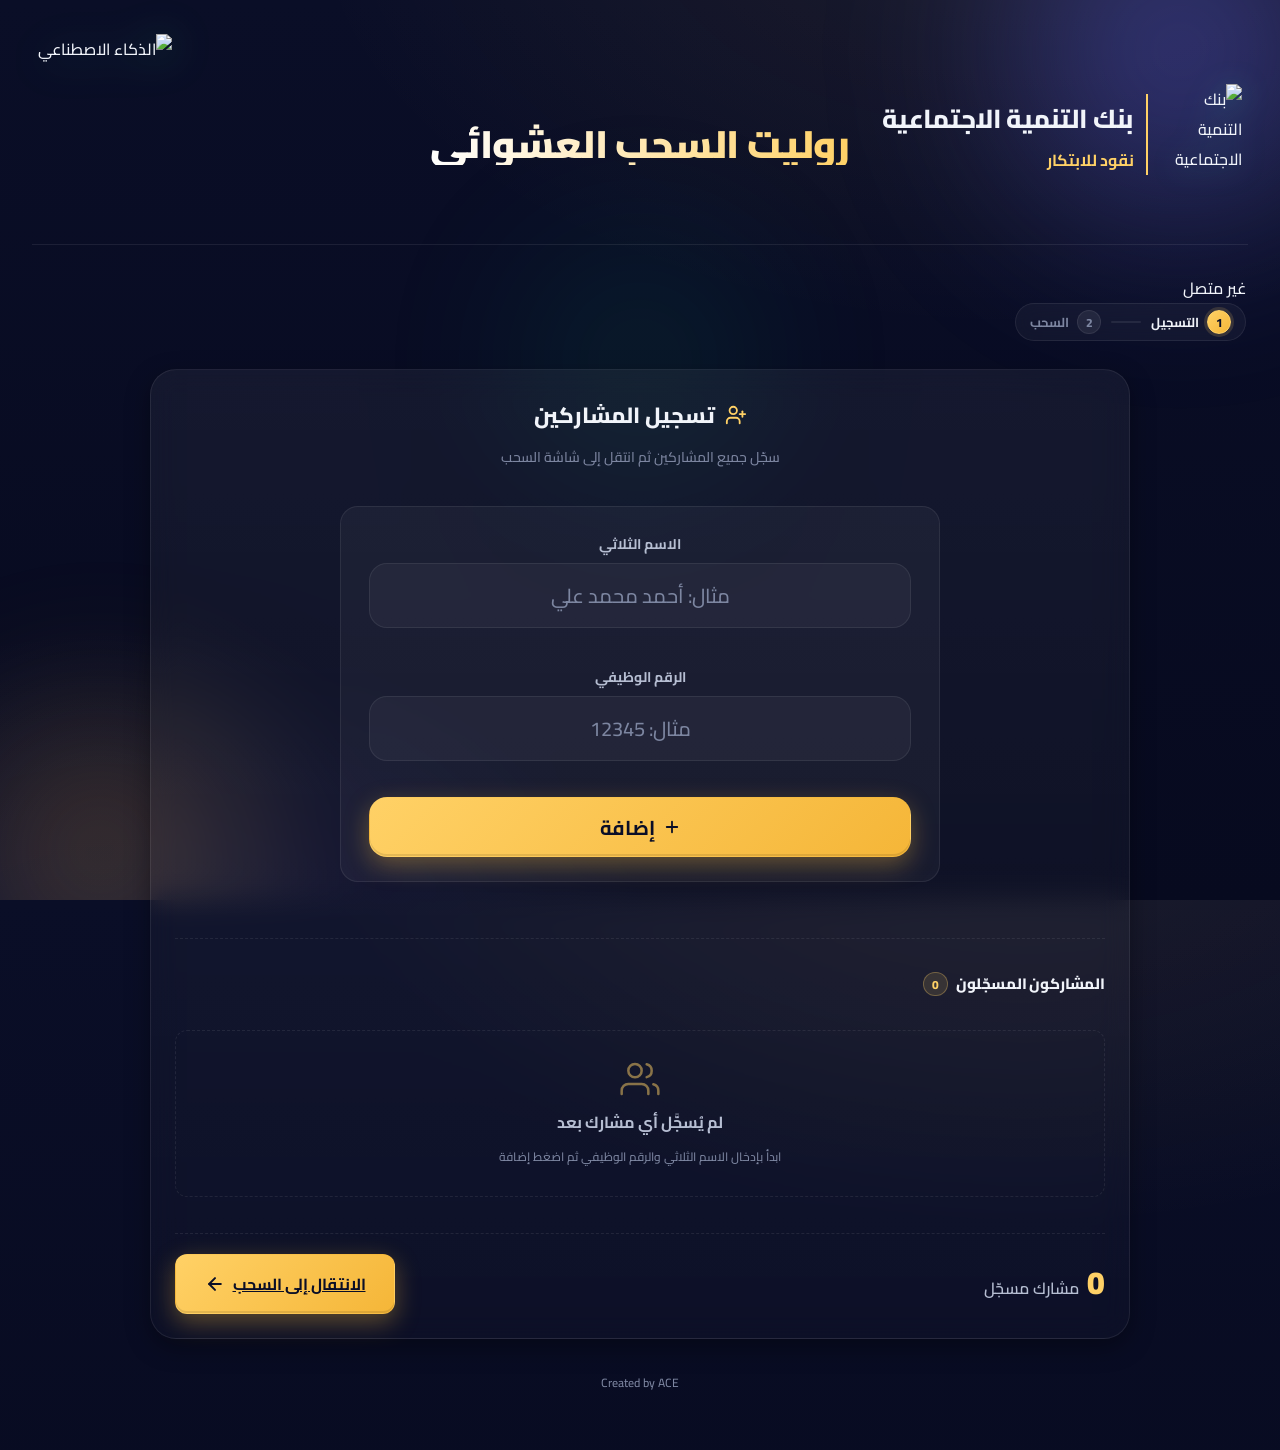
==== commit a4fd2a1c: "Add files via upload" ====
--- a/index.html
+++ b/index.html
@@ -76,24 +76,13 @@
             <label>&nbsp;</label>
             <button type="submit" class="btn btn-primary" id="submitBtn">
               <svg viewBox="0 0 24 24" width="18" height="18" fill="none" stroke="currentColor" stroke-width="2.4" stroke-linecap="round" stroke-linejoin="round"><path d="M12 5v14"/><path d="M5 12h14"/></svg>
-              <span id="submitLabel">إضافة</span>
+              <span>إضافة</span>
             </button>
-            <button type="button" class="btn btn-ghost" id="cancelEditBtn" hidden>إلغاء</button>
           </div>
         </form>
 
         <div class="list-head">
           <h3>المشاركون المسجّلون <span class="badge" id="countBadge">0</span></h3>
-          <div class="list-head-actions">
-            <button id="loadSample" class="btn-text btn-text-info" type="button">
-              <svg viewBox="0 0 24 24" width="14" height="14" fill="none" stroke="currentColor" stroke-width="2" stroke-linecap="round" stroke-linejoin="round"><path d="M12 5v14"/><path d="M5 12h14"/></svg>
-              تحميل 100 مشارك تجريبي
-            </button>
-            <button id="clearAll" class="btn-text" type="button">
-              <svg viewBox="0 0 24 24" width="14" height="14" fill="none" stroke="currentColor" stroke-width="2" stroke-linecap="round" stroke-linejoin="round"><path d="M3 6h18"/><path d="M8 6V4a2 2 0 0 1 2-2h4a2 2 0 0 1 2 2v2"/><path d="M19 6v14a2 2 0 0 1-2 2H7a2 2 0 0 1-2-2V6"/></svg>
-              تصفير القائمة
-            </button>
-          </div>
         </div>
 
         <ul class="participants participants-grid" id="participants" aria-live="polite"></ul>
@@ -119,18 +108,6 @@
     <footer class="app-foot"><span>Created by ACE</span></footer>
   </div>
 
-  <!-- ====== CONFIRM DIALOG ====== -->
-  <div class="confirm-overlay" id="confirmOverlay" hidden>
-    <div class="confirm-card" role="alertdialog" aria-modal="true" aria-labelledby="confirmTitle">
-      <h3 id="confirmTitle">تأكيد</h3>
-      <p id="confirmMsg">هل أنت متأكد؟</p>
-      <div class="confirm-actions">
-        <button id="confirmYes" class="btn btn-primary" type="button">نعم</button>
-        <button id="confirmNo" class="btn btn-ghost" type="button">إلغاء</button>
-      </div>
-    </div>
-  </div>
-
   <div class="toast" id="toast" role="status" aria-live="polite"></div>
 
   <script src="https://cdn.jsdelivr.net/npm/@supabase/supabase-js@2/dist/umd/supabase.min.js"></script>
--- a/styles.css
+++ b/styles.css
@@ -127,7 +127,7 @@
   border-inline-start: 2px solid var(--gold);
 }
 .tagline-text {
-  font-size: 22px;
+  font-size: 26px;
   font-weight: 800;
   color: var(--text);
   letter-spacing: -0.02em;
@@ -374,22 +374,32 @@
   font-size: 14px;
 }.add-form-row .field input {
   text-align: center;
-  padding: 16px 20px;
-  font-size: 16px;
+  padding: 0 20px;
+  height: 65px;
+  font-size: 20px;
   border-radius: var(--r-lg);
-}
-.add-form-row .field-actions {
+  width: 100%;
+  min-width: 0;
+  max-width: 100%;
+  margin: 0 auto;
+  display: block;
+}.add-form-row .field-actions {
   display: flex;
   flex-direction: row;
   gap: 10px;
-  width: 100%;
+  width: 600px;
+  max-width: 100%;
+  margin: 0 auto;
 }
 .add-form-row .field-actions label { display: none; }.add-form-row .field-actions .btn {
-  height: 50px;
+  height: 60px;
   flex: 1;
-  font-size: 15px;
+  font-size: 20px;
   white-space: nowrap;
   border-radius: var(--r-lg);
+  max-width: 100%;
+  margin: 0 auto;
+  display: flex;
 }
 
 /* Participants as grid (2-3 per row on desktop) */
@@ -715,15 +725,13 @@
   color: var(--danger);
   min-height: 16px;
   font-weight: 600;
-}
-
-.list-head {
+}.list-head {
   display: flex;
   justify-content: space-between;
   align-items: center;
-  padding-top: 6px;
+  padding-top: 30px;
   border-top: 1px dashed var(--border);
-  margin-top: 6px;
+  margin-top: 40px;
 }
 .list-head h3 {
   font-size: 15px;
@@ -1148,6 +1156,17 @@
   }
 }
 
+/* iPad / Tablet (768px – 1100px) */
+@media (max-width: 1100px) {
+  .logo-sdb { height: 60px; }
+  .logo-ai { height: 100px; }
+  .tagline-text { font-size: 16px; }
+  .tagline-sub { font-size: 12px; }
+  .page-title { font-size: 24px; margin-top: 10px; }
+  .register-head .panel-title { font-size: 20px; }
+  .add-form-row .field label { font-size: 16px; }
+}
+
 @media (max-width: 600px) {
   .app { padding: 16px 14px 32px; gap: 16px; }
   .panel { padding: 18px; border-radius: 20px; }
@@ -1217,7 +1236,7 @@
   flex-direction: column;
   gap: 16px;
   align-items: center;
-  max-width: 620px;
+  width: 100%;
   margin: 0 auto;
   padding: 0;
   background: none;
@@ -1340,4 +1359,10 @@
   font-weight: 600;
   min-height: 20px;
   margin-top: 8px;
-}+}
+
+.admin-panel {
+  margin-top: 20px;
+  border: 1px solid rgba(255, 209, 102, 0.15);
+}
+.admin-panel .list-head h3 svg { color: var(--gold); }
